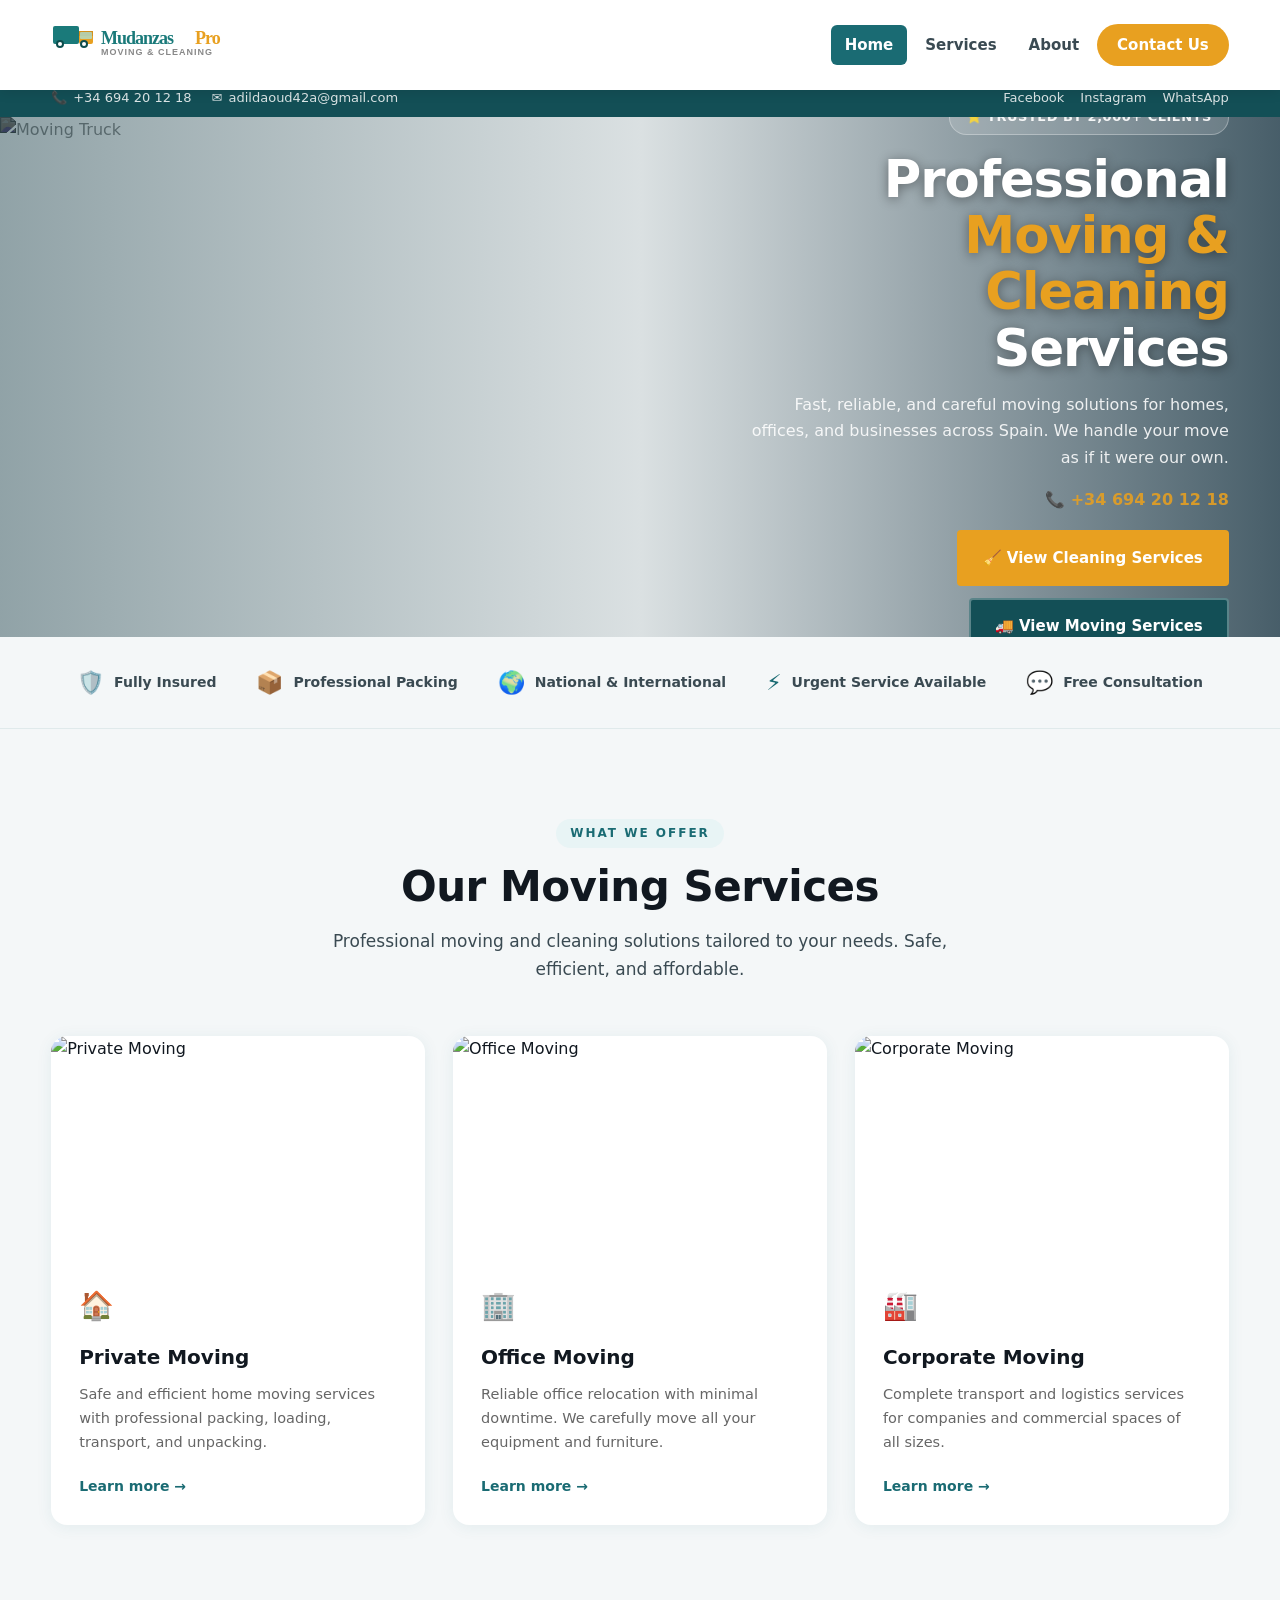
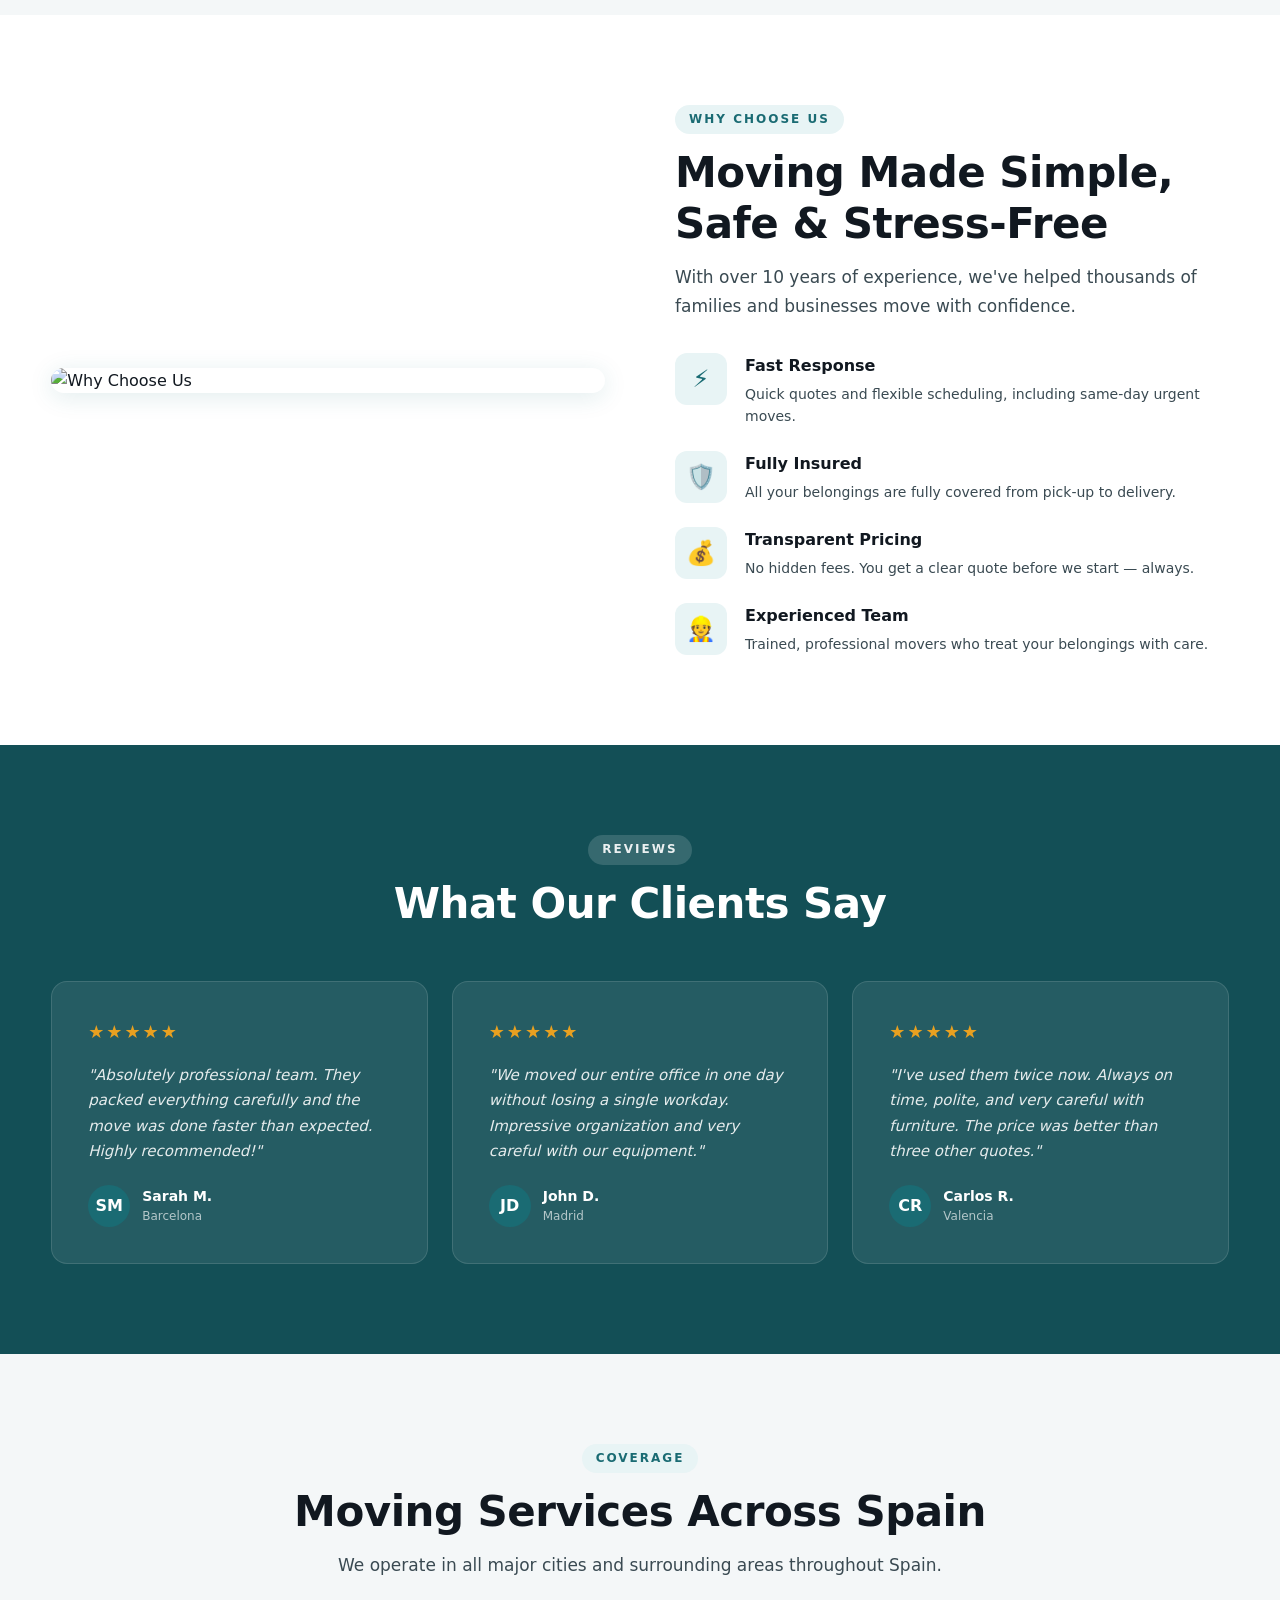
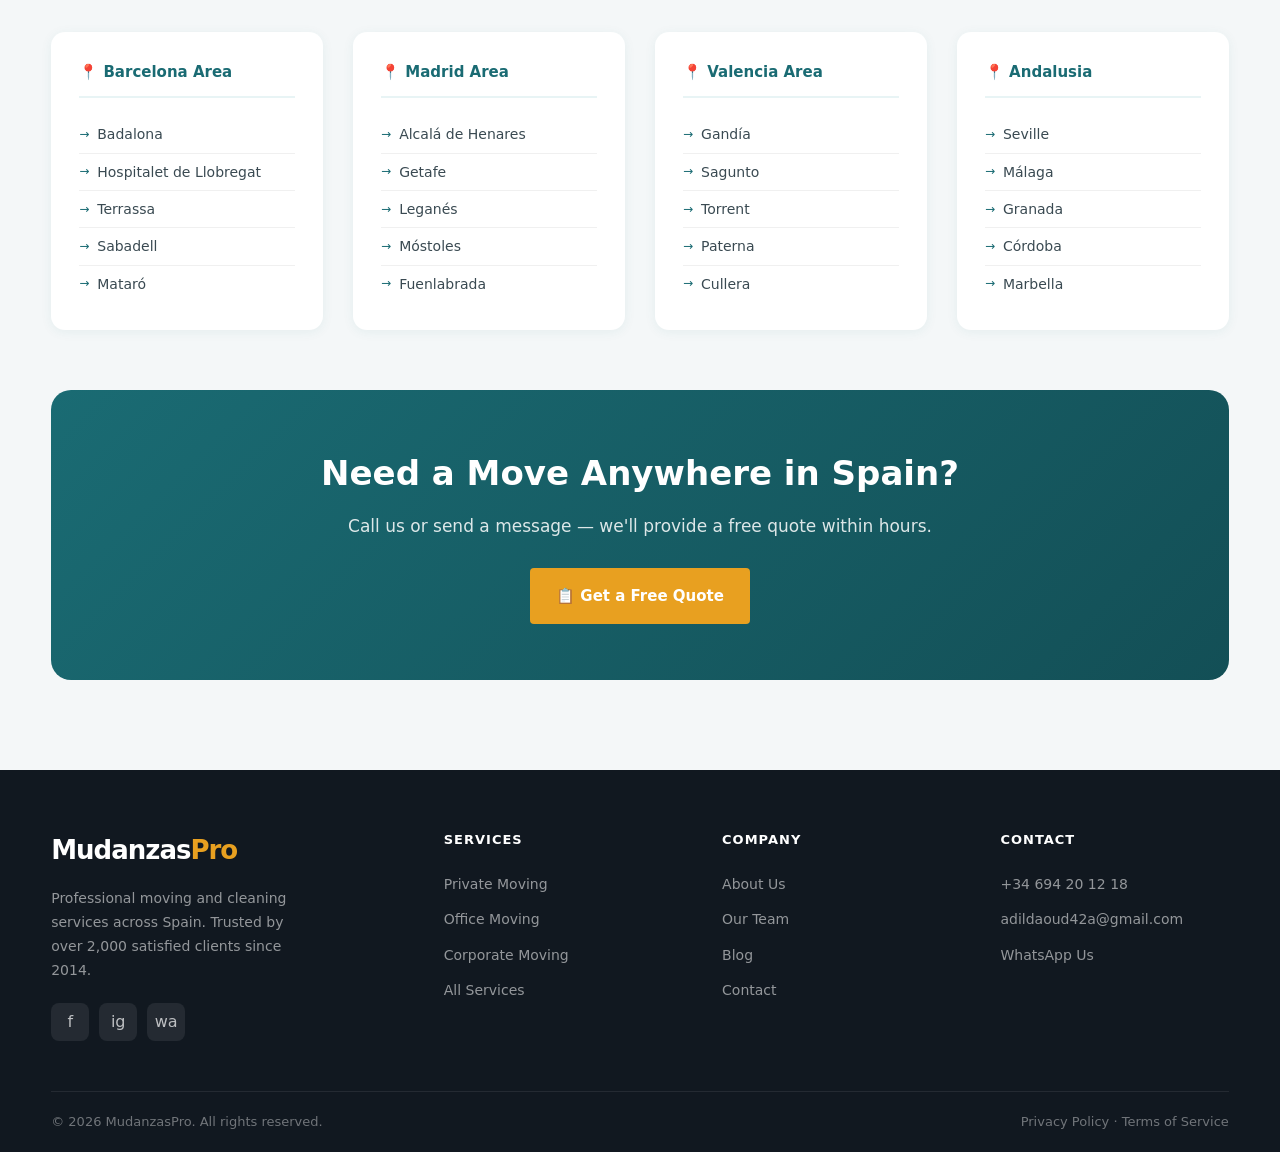
==== index.html @ e360da2f "Add files via upload" ====
<!DOCTYPE html>
<html lang="en">
<head>
  <meta charset="UTF-8" />
  <meta name="viewport" content="width=device-width, initial-scale=1.0"/>
  <title>MudanzasPro – Professional Moving & Cleaning Services</title>
  <link rel="stylesheet" href="style.css" />
</head>
<body>

<!-- TOP BAR -->
<div class="topbar">
  <div class="container">
    <div class="topbar-left">
      <span>📞 <a href="tel:+34694201218">+34 694 20 12 18</a></span>
      <span>✉️ <a href="mailto:adildaoud42a@gmail.com">adildaoud42a@gmail.com</a></span>
    </div>
    <div class="topbar-right">
      <a href="#">Facebook</a>
      <a href="#">Instagram</a>
      <a href="#">WhatsApp</a>
    </div>
  </div>
</div>

<!-- HEADER -->
<header>
  <div class="container nav">
    <a href="index.html" class="logo">
      <svg width="180" height="44" viewBox="0 0 180 44" fill="none" xmlns="http://www.w3.org/2000/svg">
        <!-- Truck icon -->
        <rect x="2" y="10" width="26" height="18" rx="2" fill="#1a7a7a"/>
        <rect x="28" y="15" width="14" height="13" rx="2" fill="#e8a020"/>
        <polygon points="28,15 42,15 42,20 28,20" fill="#d4901a"/>
        <!-- Wheels -->
        <circle cx="9" cy="28" r="4" fill="#0d4d4d"/>
        <circle cx="9" cy="28" r="2" fill="#fff"/>
        <circle cx="33" cy="28" r="4" fill="#0d4d4d"/>
        <circle cx="33" cy="28" r="2" fill="#fff"/>
        <!-- Windshield -->
        <rect x="29" y="16" width="12" height="7" rx="1" fill="#a8e6e6" opacity="0.7"/>
        <!-- Text -->
        <text x="50" y="28" font-family="Georgia, serif" font-size="18" font-weight="700" fill="#1a7a7a">Mudanzas</text>
        <text x="144" y="28" font-family="Georgia, serif" font-size="18" font-weight="700" fill="#e8a020">Pro</text>
        <!-- Tagline -->
        <text x="50" y="39" font-family="Arial, sans-serif" font-size="9" fill="#888" letter-spacing="1">MOVING &amp; CLEANING</text>
      </svg>
    </a>
    <nav id="main-nav">
      <a href="index.html" class="active">Home</a>
      <a href="services.html">Services</a>
      <a href="#">About</a>
      <a href="contact.html" class="nav-cta">Contact Us</a>
    </nav>
    <button class="hamburger" id="hamburger" aria-label="Menu">
      <span></span><span></span><span></span>
    </button>
  </div>
</header>

<!-- HERO -->
<section class="hero">
  <!-- Truck background image via Unsplash (free) -->
  <div class="hero-truck-bg">
    <img src="https://images.unsplash.com/photo-1601584115197-04ecc0da31d7?w=1600&q=80&auto=format&fit=crop" alt="Moving Truck" class="hero-truck-img">
    <div class="hero-truck-overlay"></div>
  </div>

  <div class="container hero-content">
    <!-- Left: truck side (empty, truck fills it) -->
    <div class="hero-left"></div>

    <!-- Right: text panel -->
    <div class="hero-text">
      <div class="hero-badge">⭐ Trusted by 2,000+ Clients</div>
      <h1>Professional<br><em>Moving & Cleaning</em><br>Services</h1>
      <p>Fast, reliable, and careful moving solutions for homes, offices, and businesses across Spain. We handle your move as if it were our own.</p>
      <p class="hero-phone">📞 <a href="tel:+34694201218">+34 694 20 12 18</a></p>
      <div class="hero-btns">
        <a href="services.html#cleaning" class="btn btn-primary">🧹 View Cleaning Services</a>
        <a href="services.html" class="btn btn-dark">🚚 View Moving Services</a>
      </div>
    </div>
  </div>
</section>

<!-- TRUST BAR -->
<div class="trust-bar">
  <div class="container">
    <div class="trust-item"><span class="ti-icon">🛡️</span> Fully Insured</div>
    <div class="trust-item"><span class="ti-icon">📦</span> Professional Packing</div>
    <div class="trust-item"><span class="ti-icon">🌍</span> National & International</div>
    <div class="trust-item"><span class="ti-icon">⚡</span> Urgent Service Available</div>
    <div class="trust-item"><span class="ti-icon">💬</span> Free Consultation</div>
  </div>
</div>

<!-- SERVICES -->
<section class="services-section">
  <div class="container">
    <div class="section-header centered">
      <div class="section-label">What We Offer</div>
      <h2 class="section-title">Our Moving Services</h2>
      <p class="section-sub">Professional moving and cleaning solutions tailored to your needs. Safe, efficient, and affordable.</p>
    </div>
    <div class="service-grid">

      <!-- Card 1 -->
      <div class="service-card">
        <div class="card-img-wrap">
          <img src="images/move.jpg" alt="Private Moving">
        </div>
        <div class="card-body">
          <div class="card-icon">🏠</div>
          <h3>Private Moving</h3>
          <p>Safe and efficient home moving services with professional packing, loading, transport, and unpacking.</p>
          <a href="private-moving.html" class="card-link">Learn more →</a>
        </div>
      </div>

      <!-- Card 2 -->
      <div class="service-card">
        <div class="card-img-wrap">
          <img src="images/clean.jpg" alt="Office Moving">
        </div>
        <div class="card-body">
          <div class="card-icon">🏢</div>
          <h3>Office Moving</h3>
          <p>Reliable office relocation with minimal downtime. We carefully move all your equipment and furniture.</p>
          <a href="office-moving.html" class="card-link">Learn more →</a>
        </div>
      </div>

      <!-- Card 3 -->
      <div class="service-card">
        <div class="card-img-wrap">
          <img src="images/moving.jpg" alt="Corporate Moving">
        </div>
        <div class="card-body">
          <div class="card-icon">🏭</div>
          <h3>Corporate Moving</h3>
          <p>Complete transport and logistics services for companies and commercial spaces of all sizes.</p>
          <a href="moving-compan.html" class="card-link">Learn more →</a>
        </div>
      </div>

    </div>
  </div>
</section>

<!-- WHY CHOOSE US -->
<section class="why-us">
  <div class="container why-grid">
    <div class="why-image">
      <img src="images/moving.jpg" alt="Why Choose Us">
    </div>
    <div class="why-text">
      <div class="section-label">Why Choose Us</div>
      <h2 class="section-title">Moving Made Simple,<br>Safe & Stress-Free</h2>
      <p class="section-sub">With over 10 years of experience, we've helped thousands of families and businesses move with confidence.</p>
      <div class="why-features">
        <div class="why-feature">
          <div class="wf-icon">⚡</div>
          <div class="wf-text">
            <h4>Fast Response</h4>
            <p>Quick quotes and flexible scheduling, including same-day urgent moves.</p>
          </div>
        </div>
        <div class="why-feature">
          <div class="wf-icon">🛡️</div>
          <div class="wf-text">
            <h4>Fully Insured</h4>
            <p>All your belongings are fully covered from pick-up to delivery.</p>
          </div>
        </div>
        <div class="why-feature">
          <div class="wf-icon">💰</div>
          <div class="wf-text">
            <h4>Transparent Pricing</h4>
            <p>No hidden fees. You get a clear quote before we start — always.</p>
          </div>
        </div>
        <div class="why-feature">
          <div class="wf-icon">👷</div>
          <div class="wf-text">
            <h4>Experienced Team</h4>
            <p>Trained, professional movers who treat your belongings with care.</p>
          </div>
        </div>
      </div>
    </div>
  </div>
</section>

<!-- TESTIMONIALS -->
<section class="testimonials">
  <div class="container">
    <div class="section-header centered">
      <div class="section-label">Reviews</div>
      <h2 class="section-title">What Our Clients Say</h2>
    </div>
    <div class="testimonials-grid">
      <div class="testimonial-card">
        <div class="stars">★★★★★</div>
        <p>"Absolutely professional team. They packed everything carefully and the move was done faster than expected. Highly recommended!"</p>
        <div class="reviewer">
          <div class="reviewer-avatar">SM</div>
          <div>
            <div class="reviewer-name">Sarah M.</div>
            <div class="reviewer-location">Barcelona</div>
          </div>
        </div>
      </div>
      <div class="testimonial-card">
        <div class="stars">★★★★★</div>
        <p>"We moved our entire office in one day without losing a single workday. Impressive organization and very careful with our equipment."</p>
        <div class="reviewer">
          <div class="reviewer-avatar">JD</div>
          <div>
            <div class="reviewer-name">John D.</div>
            <div class="reviewer-location">Madrid</div>
          </div>
        </div>
      </div>
      <div class="testimonial-card">
        <div class="stars">★★★★★</div>
        <p>"I've used them twice now. Always on time, polite, and very careful with furniture. The price was better than three other quotes."</p>
        <div class="reviewer">
          <div class="reviewer-avatar">CR</div>
          <div>
            <div class="reviewer-name">Carlos R.</div>
            <div class="reviewer-location">Valencia</div>
          </div>
        </div>
      </div>
    </div>
  </div>
</section>

<!-- SERVICE AREAS -->
<section class="areas-section">
  <div class="container">
    <div class="section-header centered">
      <div class="section-label">Coverage</div>
      <h2 class="section-title">Moving Services Across Spain</h2>
      <p class="section-sub">We operate in all major cities and surrounding areas throughout Spain.</p>
    </div>
    <div class="areas-grid">
      <div class="area-column">
        <h3>📍 Barcelona Area</h3>
        <ul>
          <li>Badalona</li>
          <li>Hospitalet de Llobregat</li>
          <li>Terrassa</li>
          <li>Sabadell</li>
          <li>Mataró</li>
        </ul>
      </div>
      <div class="area-column">
        <h3>📍 Madrid Area</h3>
        <ul>
          <li>Alcalá de Henares</li>
          <li>Getafe</li>
          <li>Leganés</li>
          <li>Móstoles</li>
          <li>Fuenlabrada</li>
        </ul>
      </div>
      <div class="area-column">
        <h3>📍 Valencia Area</h3>
        <ul>
          <li>Gandía</li>
          <li>Sagunto</li>
          <li>Torrent</li>
          <li>Paterna</li>
          <li>Cullera</li>
        </ul>
      </div>
      <div class="area-column">
        <h3>📍 Andalusia</h3>
        <ul>
          <li>Seville</li>
          <li>Málaga</li>
          <li>Granada</li>
          <li>Córdoba</li>
          <li>Marbella</li>
        </ul>
      </div>
    </div>
    <div class="areas-cta">
      <h2>Need a Move Anywhere in Spain?</h2>
      <p>Call us or send a message — we'll provide a free quote within hours.</p>
      <a href="contact.html" class="btn btn-primary">📋 Get a Free Quote</a>
    </div>
  </div>
</section>

<!-- FOOTER -->
<footer>
  <div class="container">
    <div class="footer-grid">
      <div class="footer-brand">
        <a href="index.html" class="logo">Mudanzas<span style="color:var(--gold)">Pro</span></a>
        <p>Professional moving and cleaning services across Spain. Trusted by over 2,000 satisfied clients since 2014.</p>
        <div class="footer-socials">
          <a href="#" class="social-link" title="Facebook">f</a>
          <a href="#" class="social-link" title="Instagram">ig</a>
          <a href="#" class="social-link" title="WhatsApp">wa</a>
        </div>
      </div>
      <div class="footer-col">
        <h4>Services</h4>
        <ul>
          <li><a href="private-moving.html">Private Moving</a></li>
          <li><a href="office-moving.html">Office Moving</a></li>
          <li><a href="moving-compan.html">Corporate Moving</a></li>
          <li><a href="services.html">All Services</a></li>
        </ul>
      </div>
      <div class="footer-col">
        <h4>Company</h4>
        <ul>
          <li><a href="#">About Us</a></li>
          <li><a href="#">Our Team</a></li>
          <li><a href="#">Blog</a></li>
          <li><a href="contact.html">Contact</a></li>
        </ul>
      </div>
      <div class="footer-col">
        <h4>Contact</h4>
        <ul>
          <li><a href="tel:+34694201218">+34 694 20 12 18</a></li>
          <li><a href="mailto:adildaoud42a@gmail.com">adildaoud42a@gmail.com</a></li>
          <li><a href="https://wa.me/34694201218">WhatsApp Us</a></li>
        </ul>
      </div>
    </div>
    <div class="footer-bottom">
      <span>© 2026 MudanzasPro. All rights reserved.</span>
      <span><a href="#">Privacy Policy</a> · <a href="#">Terms of Service</a></span>
    </div>
  </div>
</footer>

<script>
const hamburger = document.getElementById('hamburger');
const nav = document.getElementById('main-nav');
hamburger.addEventListener('click', () => nav.classList.toggle('open'));
</script>
</body>
</html>
---- style.css ----
/* =========================================
   RESET & BASE
========================================= */
*, *::before, *::after {
  margin: 0; padding: 0;
  box-sizing: border-box;
}

:root {
  --teal:      #1a6b73;
  --teal-dark: #134f56;
  --teal-light:#e8f4f5;
  --gold:      #e8a020;
  --dark:      #111820;
  --mid:       #3a4a52;
  --light:     #f4f7f8;
  --white:     #ffffff;
  --radius:    12px;
  --shadow:    0 4px 24px rgba(26,107,115,.13);
  --trans:     .3s cubic-bezier(.4,0,.2,1);
}

html { scroll-behavior: smooth; }

body {
  font-family: 'Segoe UI', system-ui, sans-serif;
  color: var(--dark);
  line-height: 1.6;
  background: var(--white);
  padding-top: 80px;
}

.container {
  width: 92%;
  max-width: 1200px;
  margin: auto;
}

img { display: block; max-width: 100%; }

/* =========================================
   TOP BAR
========================================= */
.topbar {
  background: var(--teal-dark);
  color: rgba(255,255,255,.85);
  font-size: 13px;
  padding: 8px 0;
}

.topbar .container {
  display: flex;
  justify-content: space-between;
  align-items: center;
  gap: 12px;
  flex-wrap: wrap;
}

.topbar a {
  color: rgba(255,255,255,.85);
  text-decoration: none;
  transition: color var(--trans);
}
.topbar a:hover { color: var(--gold); }

.topbar-left { display: flex; gap: 20px; align-items: center; }
.topbar-right { display: flex; gap: 16px; }

.topbar-left span { display: flex; align-items: center; gap: 6px; }

/* =========================================
   HEADER / NAV
========================================= */
header {
  position: fixed;
  top: 0; left: 0;
  width: 100%;
  z-index: 1000;
  background: var(--white);
  box-shadow: 0 2px 12px rgba(0,0,0,.10);
}

.nav {
  display: flex;
  justify-content: space-between;
  align-items: center;
  padding: 16px 0;
}

.logo {
  font-size: 28px;
  font-weight: 800;
  color: var(--teal);
  letter-spacing: -1px;
  text-decoration: none;
}
.logo span { color: var(--gold); }

nav { display: flex; align-items: center; gap: 4px; }

nav a {
  text-decoration: none;
  color: var(--mid);
  font-weight: 600;
  font-size: 15px;
  padding: 8px 14px;
  border-radius: 6px;
  transition: var(--trans);
  position: relative;
}
nav a:hover { color: var(--teal); background: var(--teal-light); }
nav a.active { color: var(--white); background: var(--teal); }

.nav-cta {
  background: var(--gold) !important;
  color: var(--white) !important;
  border-radius: 30px !important;
  padding: 9px 20px !important;
  font-weight: 700 !important;
}
.nav-cta:hover { background: #c98a16 !important; transform: translateY(-2px); }

/* Hamburger */
.hamburger {
  display: none;
  flex-direction: column;
  gap: 5px;
  cursor: pointer;
  padding: 4px;
  background: none;
  border: none;
}
.hamburger span {
  display: block;
  width: 24px; height: 2px;
  background: var(--teal);
  border-radius: 2px;
  transition: var(--trans);
}

/* =========================================
   HERO
========================================= */
.hero {
  position: relative;
  height: 520px;
  overflow: hidden;
  color: var(--white);
}

/* Truck background */
.hero-truck-bg {
  position: absolute;
  inset: 0;
  z-index: 0;
}
.hero-truck-img {
  width: 100%;
  height: 100%;
  object-fit: cover;
  object-position: center;
  filter: brightness(0.55) saturate(0.7) hue-rotate(160deg);
  /* Blue tint like servicialia.cat */
  mix-blend-mode: normal;
}
.hero-truck-overlay {
  position: absolute;
  inset: 0;
  background: linear-gradient(
    to right,
    rgba(10,50,60,0.45) 0%,
    rgba(10,50,60,0.15) 50%,
    rgba(10,40,55,0.75) 100%
  );
}

.hero-content {
  display: flex;
  align-items: center;
  height: 100%;
  gap: 0;
  position: relative;
  z-index: 1;
}

.hero-left { flex: 1; }

.hero-text {
  flex: 0 0 480px;
  text-align: right;
  padding: 40px 0;
}

.hero-badge {
  display: inline-block;
  background: rgba(255,255,255,.15);
  border: 1px solid rgba(255,255,255,.3);
  color: rgba(255,255,255,.9);
  padding: 6px 16px;
  border-radius: 30px;
  font-size: 13px;
  font-weight: 600;
  letter-spacing: .5px;
  margin-bottom: 16px;
  text-transform: uppercase;
}

.hero-text h1 {
  font-size: clamp(32px, 4vw, 54px);
  font-weight: 800;
  line-height: 1.1;
  margin-bottom: 16px;
  letter-spacing: -1px;
  text-shadow: 0 2px 12px rgba(0,0,0,.4);
}
.hero-text h1 em {
  font-style: normal;
  color: var(--gold);
}

.hero-phone {
  font-size: 20px;
  font-weight: 700;
  margin-bottom: 24px;
  color: var(--gold);
}
.hero-phone a { color: inherit; text-decoration: none; }

.hero-text p {
  font-size: 16px;
  opacity: .88;
  margin-bottom: 16px;
  line-height: 1.65;
}

.hero-btns {
  display: flex;
  gap: 12px;
  flex-wrap: wrap;
  justify-content: flex-end;
}

.btn {
  display: inline-flex;
  align-items: center;
  gap: 8px;
  padding: 14px 24px;
  border-radius: 4px;
  font-weight: 700;
  font-size: 15px;
  text-decoration: none;
  transition: var(--trans);
  cursor: pointer;
  border: 2px solid transparent;
}
.btn-primary {
  background: var(--gold);
  color: var(--white);
}
.btn-primary:hover {
  background: #c98a16;
  transform: translateY(-3px);
  box-shadow: 0 8px 24px rgba(232,160,32,.4);
}
.btn-dark {
  background: var(--teal-dark);
  color: var(--white);
  border-color: rgba(255,255,255,.3);
}
.btn-dark:hover {
  background: #0d4d4d;
  transform: translateY(-3px);
}
.btn-outline {
  background: transparent;
  border-color: rgba(255,255,255,.5);
  color: var(--white);
}
.btn-outline:hover {
  background: rgba(255,255,255,.1);
  border-color: var(--white);
  transform: translateY(-3px);
}

}
.badge-text strong {
  display: block;
  font-size: 18px;
  color: var(--teal);
  font-weight: 800;
}
.badge-text span { font-size: 12px; color: var(--mid); }

/* =========================================
   TRUST BAR
========================================= */
.trust-bar {
  background: var(--light);
  padding: 28px 0;
  border-bottom: 1px solid #e0eaeb;
}
.trust-bar .container {
  display: flex;
  justify-content: center;
  gap: 40px;
  flex-wrap: wrap;
}
.trust-item {
  display: flex;
  align-items: center;
  gap: 10px;
  font-weight: 600;
  color: var(--mid);
  font-size: 14px;
}
.trust-item .ti-icon {
  font-size: 22px;
  color: var(--teal);
}

/* =========================================
   SECTIONS
========================================= */
section { padding: 90px 0; }

.section-label {
  display: inline-block;
  text-transform: uppercase;
  font-size: 12px;
  font-weight: 700;
  letter-spacing: 2px;
  color: var(--teal);
  background: var(--teal-light);
  padding: 5px 14px;
  border-radius: 20px;
  margin-bottom: 14px;
}
.section-title {
  font-size: clamp(28px, 4vw, 42px);
  font-weight: 800;
  color: var(--dark);
  margin-bottom: 14px;
  line-height: 1.2;
  letter-spacing: -.5px;
}
.section-sub {
  color: var(--mid);
  font-size: 17px;
  line-height: 1.7;
  max-width: 640px;
}
.section-header { margin-bottom: 52px; }
.section-header.centered {
  text-align: center;
}
.section-header.centered .section-sub { margin: 0 auto; }

/* =========================================
   SERVICES GRID
========================================= */
.services-section { background: var(--light); }

.service-grid {
  display: grid;
  grid-template-columns: repeat(3, 1fr);
  gap: 28px;
}

.service-card {
  background: var(--white);
  border-radius: 16px;
  overflow: hidden;
  box-shadow: 0 2px 16px rgba(26,107,115,.08);
  transition: var(--trans);
  display: flex;
  flex-direction: column;
}
.service-card:hover {
  transform: translateY(-8px);
  box-shadow: 0 16px 40px rgba(26,107,115,.18);
}
.service-card img {
  width: 100%;
  height: 220px;
  object-fit: cover;
  transition: var(--trans);
}
.service-card:hover img { transform: scale(1.05); }
.card-img-wrap { overflow: hidden; }

.service-card .card-body {
  padding: 28px;
  display: flex;
  flex-direction: column;
  flex: 1;
}
.card-icon {
  font-size: 28px;
  margin-bottom: 12px;
}
.service-card h3 {
  font-size: 20px;
  font-weight: 700;
  color: var(--dark);
  margin-bottom: 10px;
}
.service-card p {
  color: #666;
  font-size: 14.5px;
  line-height: 1.65;
  margin-bottom: 20px;
  flex-grow: 1;
}
.card-link {
  display: inline-flex;
  align-items: center;
  gap: 6px;
  color: var(--teal);
  font-weight: 700;
  font-size: 14px;
  text-decoration: none;
  transition: var(--trans);
}
.card-link:hover { gap: 10px; color: var(--teal-dark); }

/* =========================================
   WHY US
========================================= */
.why-us {
  background: var(--white);
}
.why-grid {
  display: grid;
  grid-template-columns: 1fr 1fr;
  gap: 70px;
  align-items: center;
}
.why-image img {
  border-radius: 20px;
  width: 100%;
  box-shadow: var(--shadow);
}
.why-features {
  display: flex;
  flex-direction: column;
  gap: 24px;
  margin-top: 32px;
}
.why-feature {
  display: flex;
  gap: 18px;
  align-items: flex-start;
}
.wf-icon {
  width: 52px; height: 52px;
  min-width: 52px;
  background: var(--teal-light);
  border-radius: 12px;
  display: flex;
  align-items: center;
  justify-content: center;
  font-size: 24px;
  color: var(--teal);
}
.wf-text h4 {
  font-size: 16px;
  font-weight: 700;
  margin-bottom: 4px;
  color: var(--dark);
}
.wf-text p {
  font-size: 14px;
  color: var(--mid);
  line-height: 1.6;
}

/* =========================================
   TESTIMONIALS
========================================= */
.testimonials { background: var(--teal-dark); color: var(--white); }
.testimonials .section-title { color: var(--white); }
.testimonials .section-label {
  background: rgba(255,255,255,.15);
  color: rgba(255,255,255,.9);
}

.testimonials-grid {
  display: grid;
  grid-template-columns: repeat(3, 1fr);
  gap: 24px;
}
.testimonial-card {
  background: rgba(255,255,255,.08);
  border: 1px solid rgba(255,255,255,.12);
  border-radius: 16px;
  padding: 36px;
  transition: var(--trans);
}
.testimonial-card:hover {
  background: rgba(255,255,255,.13);
  transform: translateY(-5px);
}
.stars { color: var(--gold); font-size: 18px; letter-spacing: 2px; margin-bottom: 16px; }
.testimonial-card p {
  font-size: 15px;
  line-height: 1.7;
  opacity: .88;
  margin-bottom: 20px;
  font-style: italic;
}
.reviewer { display: flex; align-items: center; gap: 12px; }
.reviewer-avatar {
  width: 42px; height: 42px;
  border-radius: 50%;
  background: var(--teal);
  display: flex;
  align-items: center;
  justify-content: center;
  font-weight: 700;
  font-size: 16px;
  color: var(--white);
}
.reviewer-name { font-weight: 700; font-size: 14px; }
.reviewer-location { font-size: 12px; opacity: .65; }

/* =========================================
   SERVICE AREAS
========================================= */
.areas-section { background: var(--light); }

.areas-grid {
  display: grid;
  grid-template-columns: repeat(4, 1fr);
  gap: 30px;
  margin-bottom: 60px;
}
.area-column {
  background: var(--white);
  border-radius: 14px;
  padding: 28px;
  box-shadow: 0 2px 12px rgba(26,107,115,.07);
}
.area-column h3 {
  font-size: 15px;
  font-weight: 700;
  color: var(--teal);
  margin-bottom: 18px;
  padding-bottom: 12px;
  border-bottom: 2px solid var(--teal-light);
}
.area-column ul { list-style: none; }
.area-column ul li {
  padding: 7px 0;
  font-size: 14px;
  color: var(--mid);
  display: flex;
  align-items: center;
  gap: 8px;
  transition: var(--trans);
  cursor: pointer;
  border-bottom: 1px solid #f0f0f0;
}
.area-column ul li:last-child { border-bottom: none; }
.area-column ul li::before { content: '→'; color: var(--teal); font-size: 12px; }
.area-column ul li:hover { color: var(--teal); padding-left: 5px; }

.areas-cta {
  background: linear-gradient(135deg, var(--teal), var(--teal-dark));
  border-radius: 20px;
  padding: 56px;
  text-align: center;
  color: var(--white);
}
.areas-cta h2 { font-size: 34px; font-weight: 800; margin-bottom: 12px; }
.areas-cta p { opacity: .85; margin-bottom: 28px; font-size: 17px; }

/* =========================================
   CONTACT PAGE
========================================= */
.contact-section { background: var(--light); padding: 100px 0; }

.contact-grid {
  display: grid;
  grid-template-columns: 1fr 1.3fr;
  gap: 50px;
  background: var(--white);
  border-radius: 24px;
  overflow: hidden;
  box-shadow: 0 8px 40px rgba(26,107,115,.12);
}

.contact-left {
  background: linear-gradient(160deg, var(--teal-dark), var(--teal));
  color: var(--white);
  padding: 56px 44px;
}
.contact-left h2 { font-size: 36px; font-weight: 800; margin-bottom: 14px; }
.contact-left p { opacity: .85; margin-bottom: 40px; font-size: 16px; line-height: 1.7; }

.contact-info-items { display: flex; flex-direction: column; gap: 24px; }
.ci-item { display: flex; gap: 14px; align-items: flex-start; }
.ci-icon {
  width: 44px; height: 44px;
  background: rgba(255,255,255,.15);
  border-radius: 10px;
  display: flex; align-items: center; justify-content: center;
  font-size: 20px; min-width: 44px;
}
.ci-text strong { display: block; font-size: 13px; opacity: .7; text-transform: uppercase; letter-spacing: .5px; margin-bottom: 2px; }
.ci-text span { font-size: 15px; font-weight: 600; }

.whatsapp-btn {
  display: inline-flex;
  align-items: center;
  gap: 10px;
  background: #25d366;
  color: var(--white);
  padding: 13px 26px;
  border-radius: 40px;
  text-decoration: none;
  font-weight: 700;
  margin-top: 32px;
  transition: var(--trans);
  font-size: 15px;
}
.whatsapp-btn:hover { background: #1da851; transform: translateY(-3px); box-shadow: 0 8px 20px rgba(37,211,102,.35); }

.contact-right { padding: 56px 44px; }
.contact-right h3 { font-size: 26px; font-weight: 700; color: var(--dark); margin-bottom: 8px; }
.contact-right p { color: var(--mid); margin-bottom: 32px; }

.form-group { margin-bottom: 20px; }
.form-group label { display: block; font-size: 13px; font-weight: 600; color: var(--mid); margin-bottom: 7px; text-transform: uppercase; letter-spacing: .3px; }
.form-group input,
.form-group textarea,
.form-group select {
  width: 100%;
  padding: 14px 18px;
  border: 2px solid #e8eef0;
  border-radius: 10px;
  font-size: 15px;
  color: var(--dark);
  outline: none;
  transition: border-color var(--trans);
  font-family: inherit;
  background: var(--white);
}
.form-group input:focus,
.form-group textarea:focus,
.form-group select:focus { border-color: var(--teal); }
.form-group textarea { height: 140px; resize: none; }

.form-row { display: grid; grid-template-columns: 1fr 1fr; gap: 16px; }

.submit-btn {
  width: 100%;
  background: var(--teal);
  color: var(--white);
  border: none;
  padding: 16px;
  border-radius: 50px;
  font-size: 16px;
  font-weight: 700;
  cursor: pointer;
  transition: var(--trans);
  margin-top: 8px;
  font-family: inherit;
}
.submit-btn:hover { background: var(--teal-dark); transform: translateY(-2px); box-shadow: 0 8px 20px rgba(26,107,115,.3); }

/* =========================================
   SERVICES PAGE HERO
========================================= */
.page-hero {
  background: linear-gradient(135deg, var(--teal-dark), var(--teal));
  color: var(--white);
  text-align: center;
  padding: 100px 20px 80px;
}
.page-hero h1 { font-size: clamp(36px, 5vw, 56px); font-weight: 800; margin-bottom: 16px; letter-spacing: -1px; }
.page-hero p { font-size: 18px; opacity: .85; max-width: 600px; margin: 0 auto; }

/* =========================================
   SERVICE DETAIL PAGE
========================================= */
.service-detail { padding: 90px 0; }
.detail-grid { display: grid; grid-template-columns: 1fr 1fr; gap: 70px; align-items: center; }
.detail-text h2 { font-size: 38px; font-weight: 800; color: var(--teal); margin-bottom: 20px; }
.detail-text p { color: var(--mid); line-height: 1.8; margin-bottom: 16px; }
.detail-text ul { margin: 20px 0; padding-left: 0; list-style: none; }
.detail-text ul li {
  padding: 8px 0;
  padding-left: 24px;
  position: relative;
  color: var(--mid);
}
.detail-text ul li::before { content: '✓'; position: absolute; left: 0; color: var(--teal); font-weight: 700; }
.detail-image img { width: 100%; border-radius: 20px; box-shadow: var(--shadow); }

/* =========================================
   FOOTER
========================================= */
footer {
  background: var(--dark);
  color: rgba(255,255,255,.75);
  padding: 60px 0 0;
}
.footer-grid {
  display: grid;
  grid-template-columns: 1.5fr 1fr 1fr 1fr;
  gap: 50px;
  padding-bottom: 50px;
}
.footer-brand .logo { color: var(--white); display: block; margin-bottom: 16px; font-size: 26px; }
.footer-brand p { font-size: 14px; line-height: 1.7; color: rgba(255,255,255,.55); max-width: 260px; }

.footer-socials { display: flex; gap: 10px; margin-top: 20px; }
.social-link {
  width: 38px; height: 38px;
  background: rgba(255,255,255,.08);
  border-radius: 8px;
  display: flex; align-items: center; justify-content: center;
  color: rgba(255,255,255,.7);
  text-decoration: none;
  font-size: 16px;
  transition: var(--trans);
}
.social-link:hover { background: var(--teal); color: var(--white); }

.footer-col h4 {
  font-size: 13px;
  font-weight: 700;
  text-transform: uppercase;
  letter-spacing: 1px;
  color: var(--white);
  margin-bottom: 20px;
}
.footer-col ul { list-style: none; }
.footer-col ul li { margin-bottom: 10px; }
.footer-col ul li a {
  color: rgba(255,255,255,.55);
  text-decoration: none;
  font-size: 14px;
  transition: var(--trans);
}
.footer-col ul li a:hover { color: var(--gold); }

.footer-bottom {
  border-top: 1px solid rgba(255,255,255,.08);
  padding: 20px 0;
  display: flex;
  justify-content: space-between;
  align-items: center;
  font-size: 13px;
  color: rgba(255,255,255,.4);
  flex-wrap: wrap;
  gap: 12px;
}
.footer-bottom a { color: rgba(255,255,255,.4); text-decoration: none; }
.footer-bottom a:hover { color: var(--gold); }

/* =========================================
   RESPONSIVE
========================================= */
@media (max-width: 1024px) {
  .service-grid { grid-template-columns: repeat(2, 1fr); }
  .areas-grid { grid-template-columns: repeat(2, 1fr); }
  .footer-grid { grid-template-columns: repeat(2, 1fr); }
  .why-grid { grid-template-columns: 1fr; gap: 40px; }
  .why-image { order: -1; }
}

@media (max-width: 768px) {
  body { padding-top: 70px; }
  .topbar { display: none; }
  nav { display: none; position: absolute; top: 100%; left: 0; width: 100%; background: var(--white); flex-direction: column; padding: 16px 20px; box-shadow: 0 8px 24px rgba(0,0,0,.12); border-top: 1px solid #eee; gap: 4px; }
  nav.open { display: flex; }
  nav a { padding: 10px 14px; }
  .hamburger { display: flex; }
  .hero { height: auto; min-height: 400px; }
  .hero-content { flex-direction: column; align-items: flex-end; padding: 60px 0 40px; }
  .hero-left { display: none; }
  .hero-text { flex: none; width: 100%; text-align: right; }
  .hero-btns { justify-content: flex-end; }
  .hero-phone { font-size: 17px; }
  .service-grid { grid-template-columns: 1fr; }
  .testimonials-grid { grid-template-columns: 1fr; }
  .areas-grid { grid-template-columns: 1fr; }
  .contact-grid { grid-template-columns: 1fr; }
  .contact-left { padding: 40px 30px; }
  .contact-right { padding: 40px 30px; }
  .form-row { grid-template-columns: 1fr; }
  .footer-grid { grid-template-columns: 1fr 1fr; gap: 30px; }
  .areas-cta { padding: 36px 24px; }
  .areas-cta h2 { font-size: 26px; }
  .detail-grid { grid-template-columns: 1fr; }
}

@media (max-width: 480px) {
  .footer-grid { grid-template-columns: 1fr; }
  .trust-bar .container { gap: 20px; }
  .hero-btns { flex-direction: row; flex-wrap: wrap; }
  
}
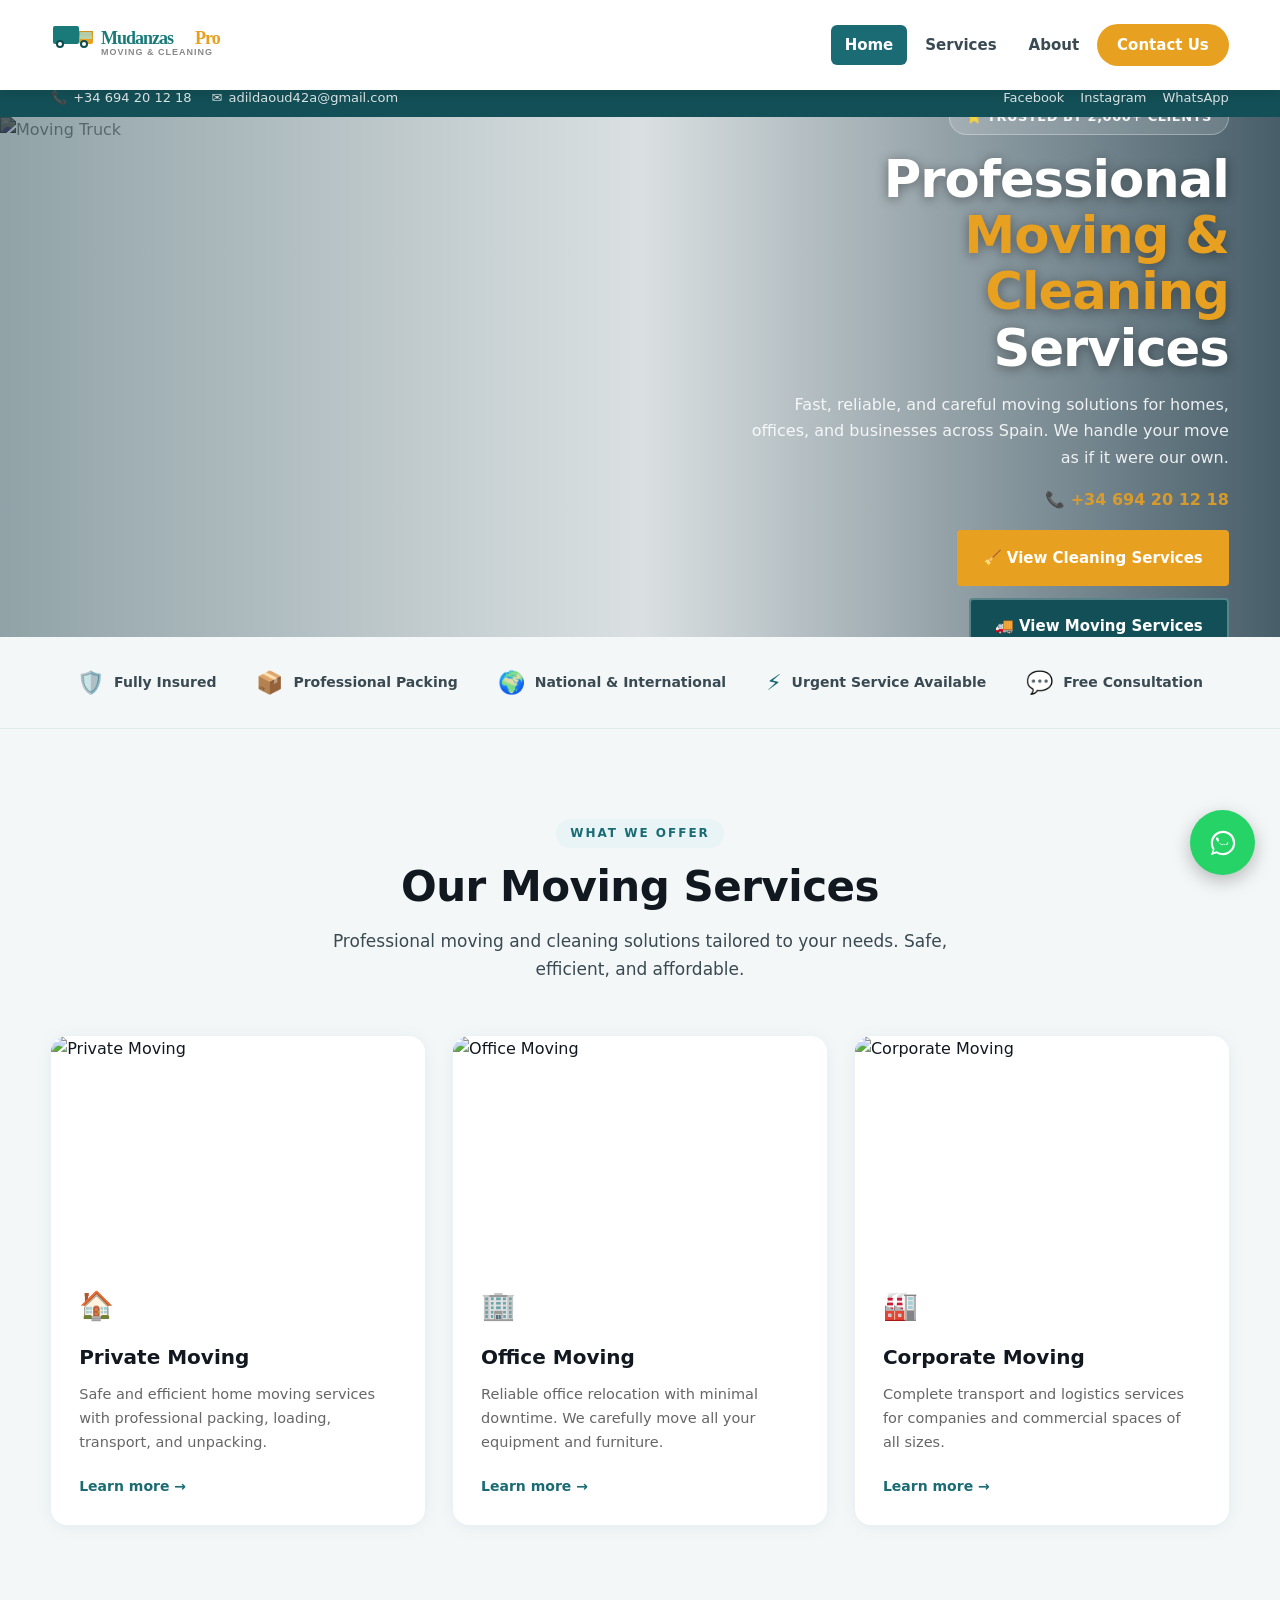
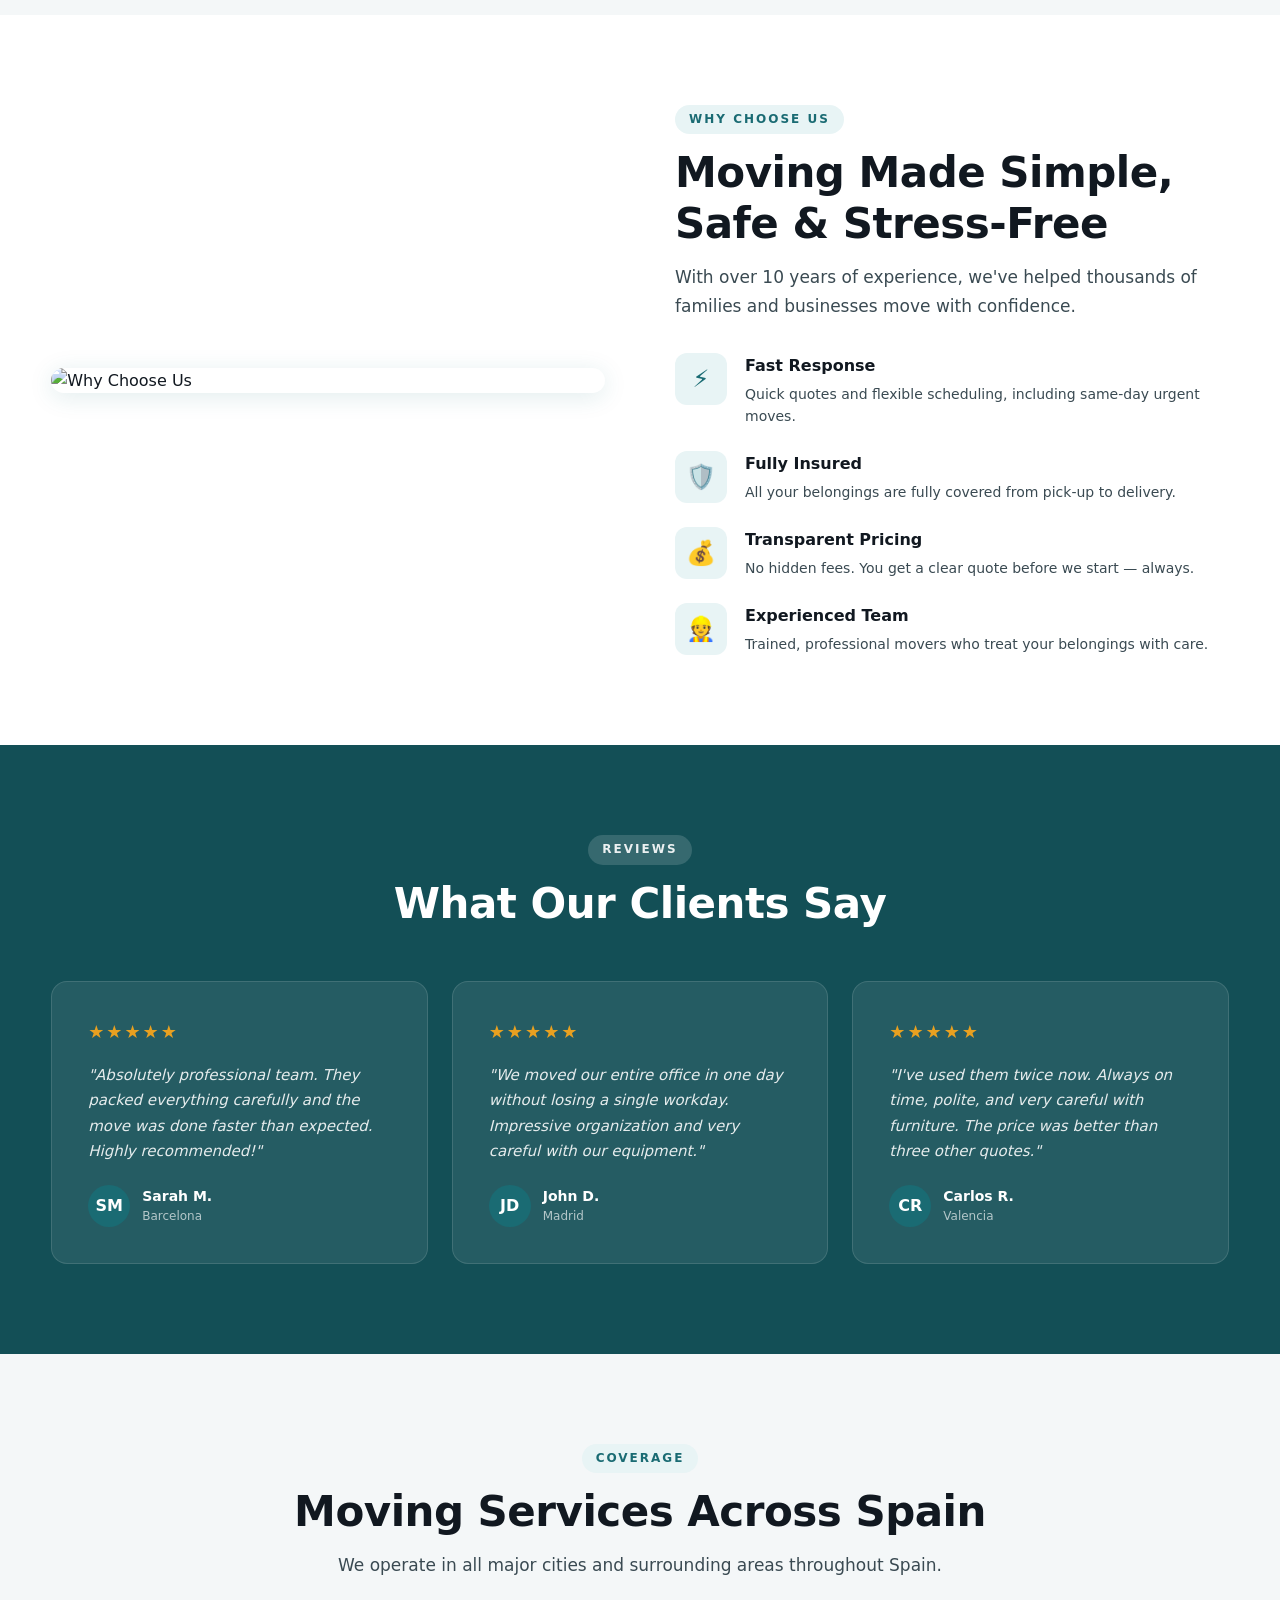
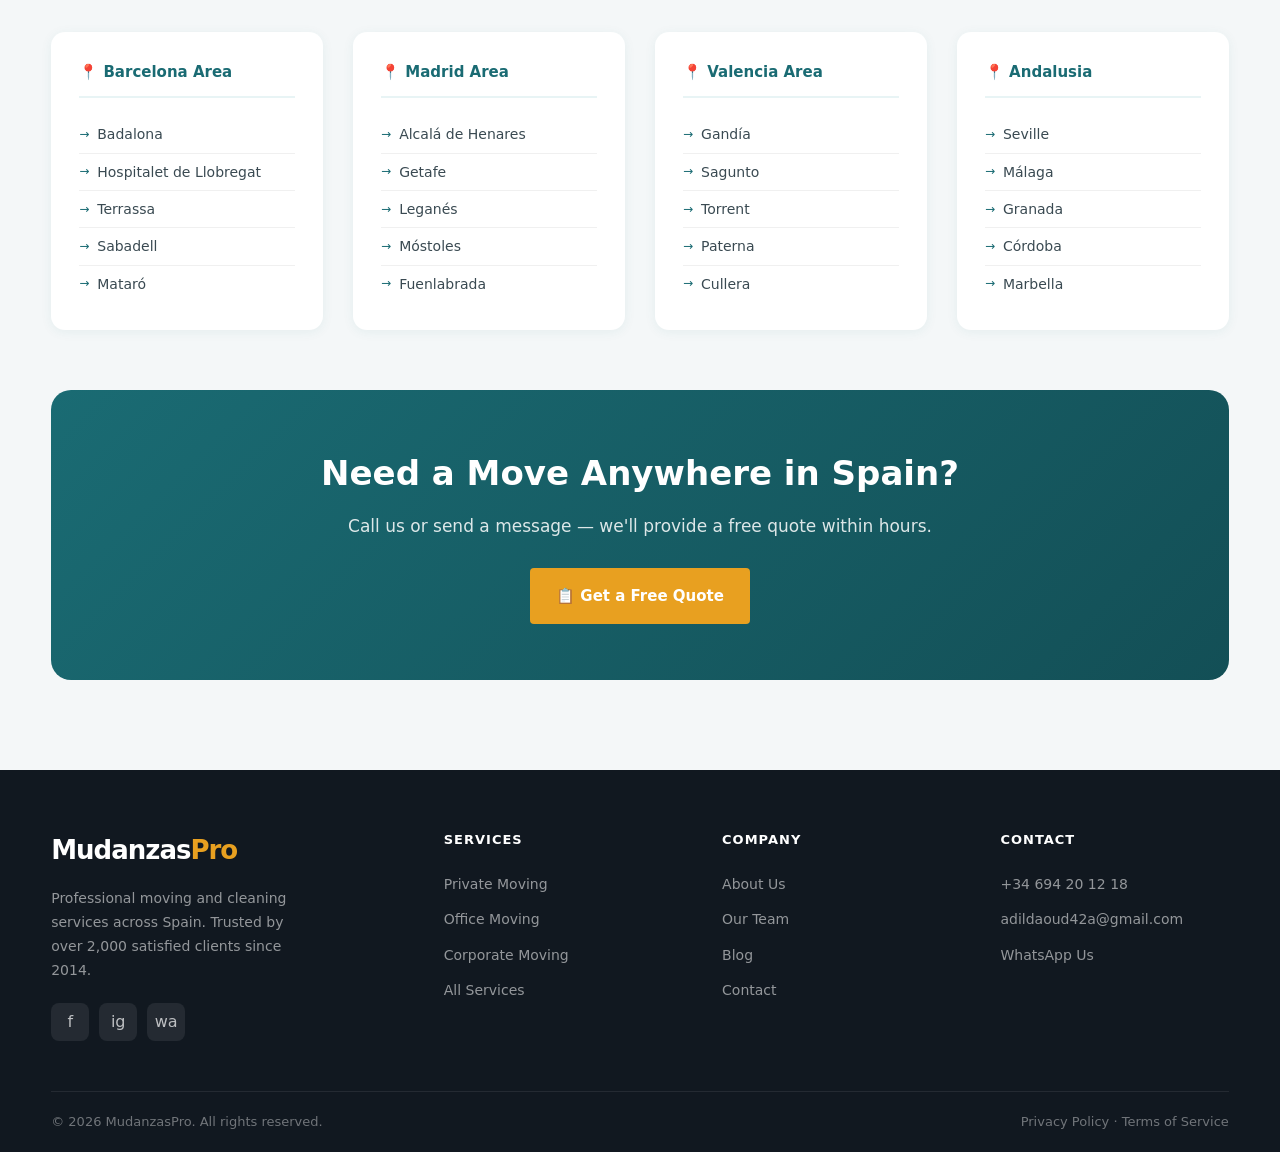
==== commit 42f39299: "Update index.html" ====
--- a/index.html
+++ b/index.html
@@ -341,11 +341,49 @@
     </div>
   </div>
 </footer>
-
+<!-- WhatsApp Floating Button -->
+<a href="https://wa.me/34694201218" 
+   class="whatsapp-float" 
+   target="_blank"
+   aria-label="Chat on WhatsApp">
+   
+   <svg xmlns="http://www.w3.org/2000/svg" 
+        viewBox="0 0 32 32" 
+        width="30" 
+        height="30" 
+        fill="white">
+      <path d="M19.11 17.93c-.29-.15-1.7-.84-1.96-.94-.26-.1-.45-.15-.64.15-.19.29-.74.94-.91 1.13-.17.19-.34.22-.63.07-.29-.15-1.24-.46-2.36-1.46-.87-.78-1.46-1.74-1.63-2.03-.17-.29-.02-.45.13-.6.13-.13.29-.34.43-.51.15-.17.19-.29.29-.48.1-.19.05-.36-.02-.51-.07-.15-.64-1.55-.88-2.12-.23-.56-.47-.48-.64-.49h-.55c-.19 0-.51.07-.78.36-.26.29-1 1-.1 2.43.9 1.43 2.57 3.15 6.2 4.42.86.3 1.53.48 2.06.61.87.22 1.66.19 2.29.12.7-.08 1.7-.69 1.94-1.35.24-.66.24-1.22.17-1.35-.07-.12-.26-.19-.55-.34zM16.01 3C8.83 3 3 8.82 3 16c0 2.54.74 5.02 2.13 7.15L3 29l5.99-2.09A12.94 12.94 0 0016.01 29C23.18 29 29 23.18 29 16S23.18 3 16.01 3zm0 23.67c-2.17 0-4.29-.58-6.15-1.68l-.44-.26-3.56 1.24 1.19-3.47-.29-.45A10.64 10.64 0 015.33 16c0-5.88 4.79-10.67 10.68-10.67 2.85 0 5.53 1.11 7.55 3.13A10.6 10.6 0 0126.68 16c0 5.89-4.79 10.67-10.67 10.67z"/>
+   </svg>
+</a>
+
+<style>
+.whatsapp-float {
+    position: fixed;
+    width: 65px;
+    height: 65px;
+    bottom: 25px;
+    right: 25px;
+    background: #25D366;
+    border-radius: 50%;
+    display: flex;
+    justify-content: center;
+    align-items: center;
+    box-shadow: 0 6px 18px rgba(0,0,0,0.25);
+    z-index: 9999;
+    transition: 0.3s ease;
+    text-decoration: none;
+}
+
+.whatsapp-float:hover {
+    transform: scale(1.1);
+    background: #20ba5a;
+}
+</style>
 <script>
 const hamburger = document.getElementById('hamburger');
 const nav = document.getElementById('main-nav');
 hamburger.addEventListener('click', () => nav.classList.toggle('open'));
 </script>
+  
 </body>
 </html>
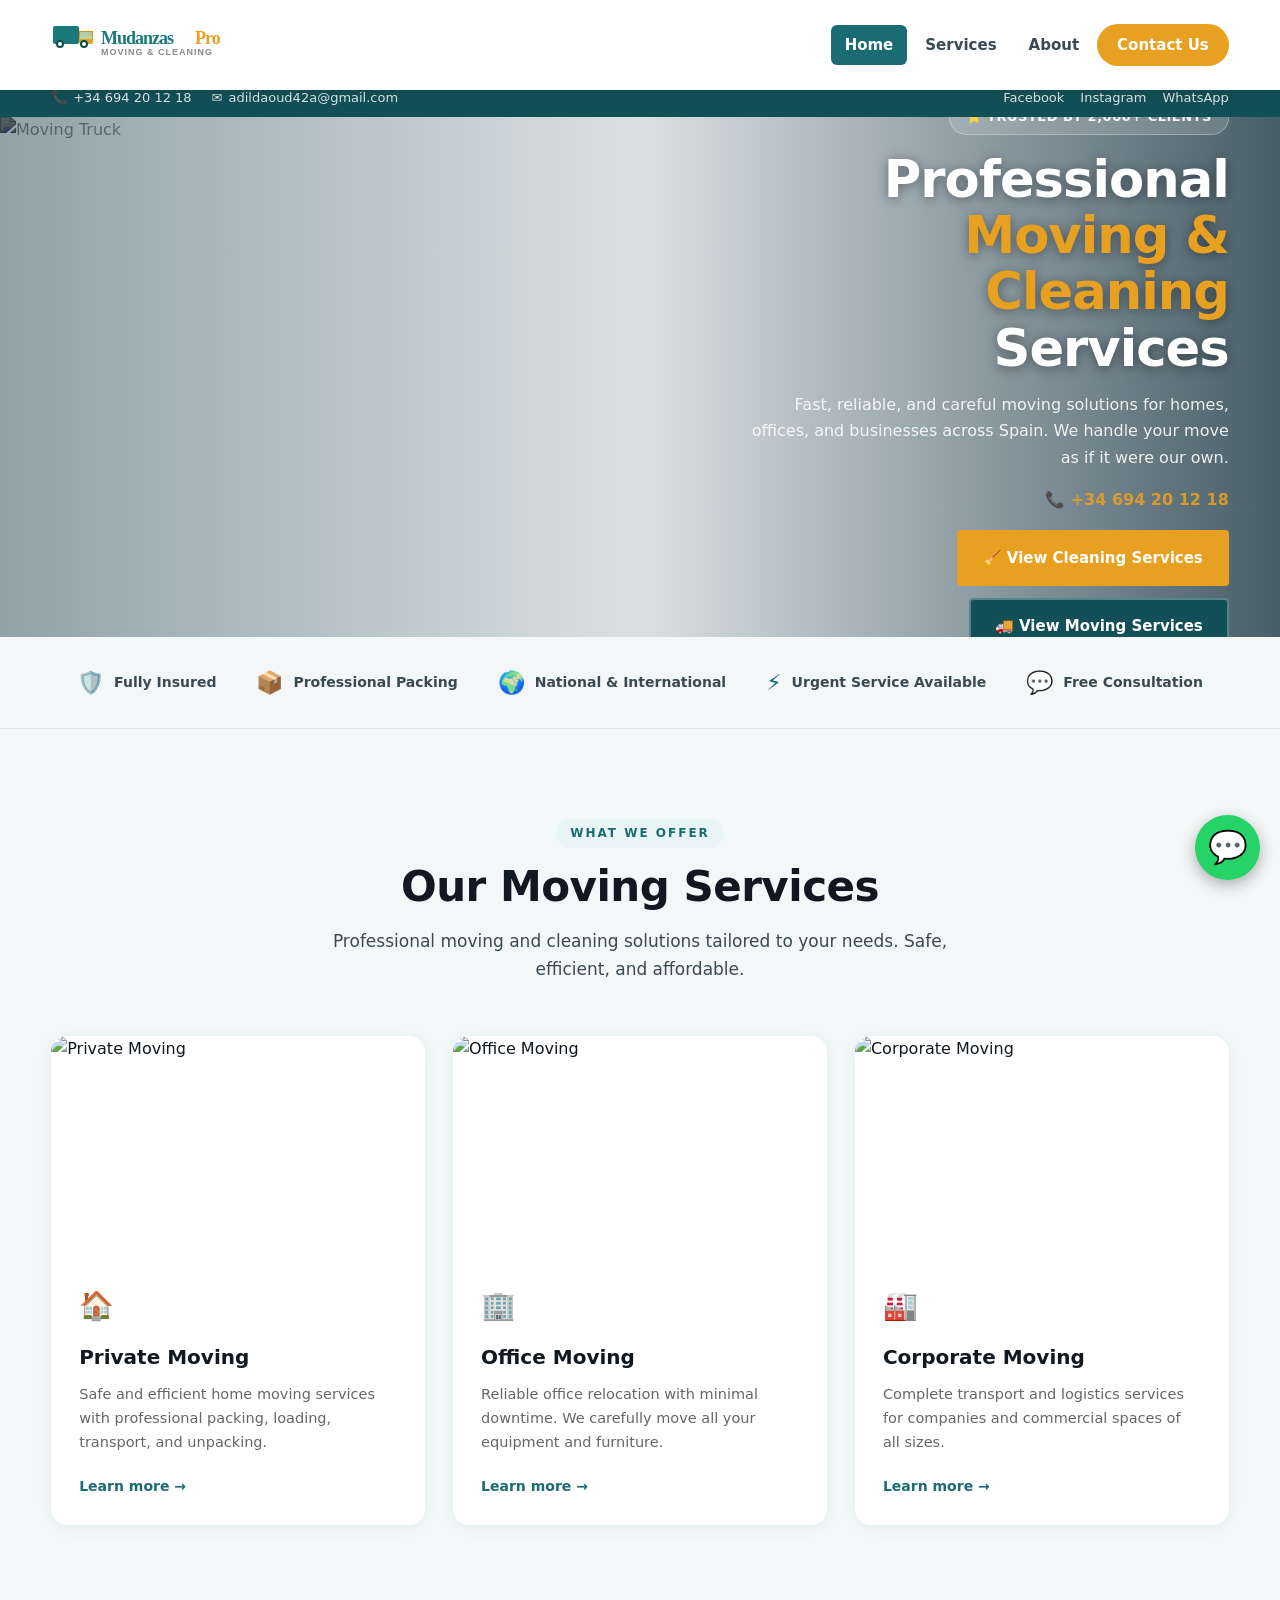
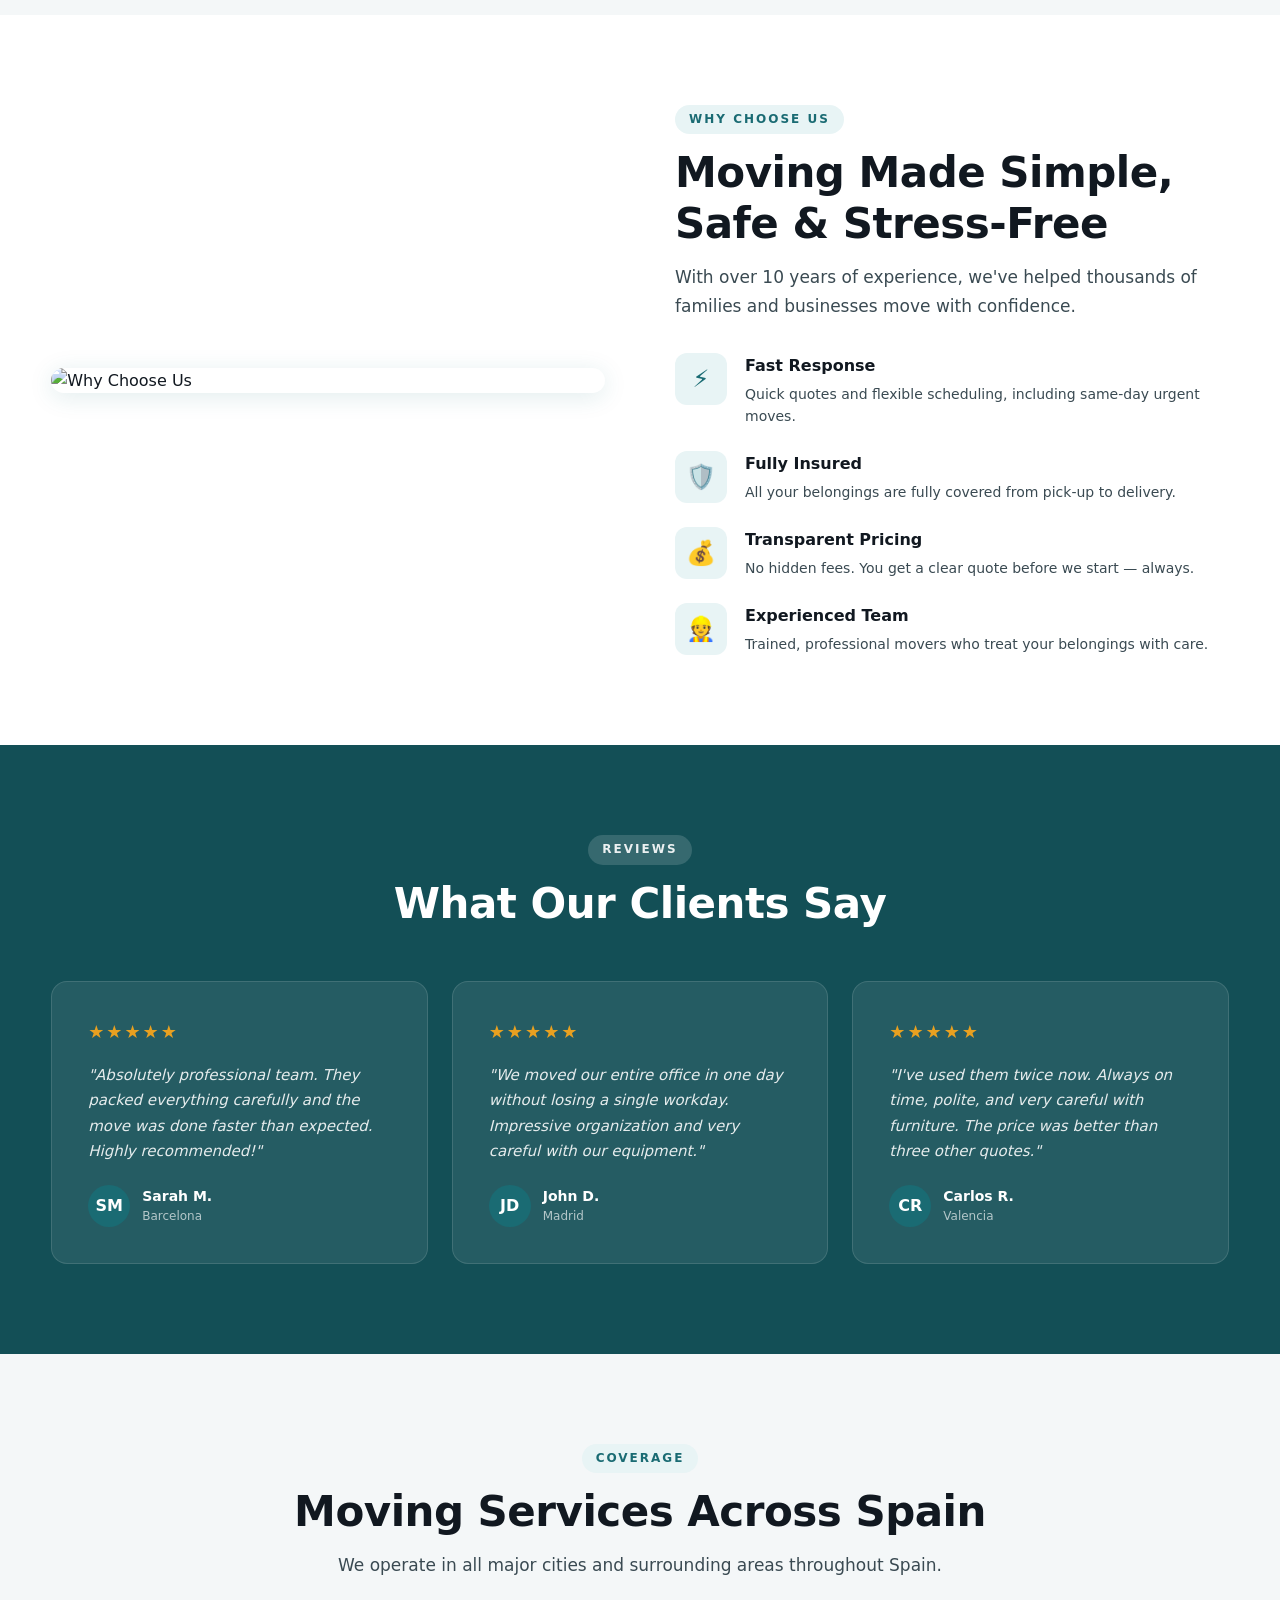
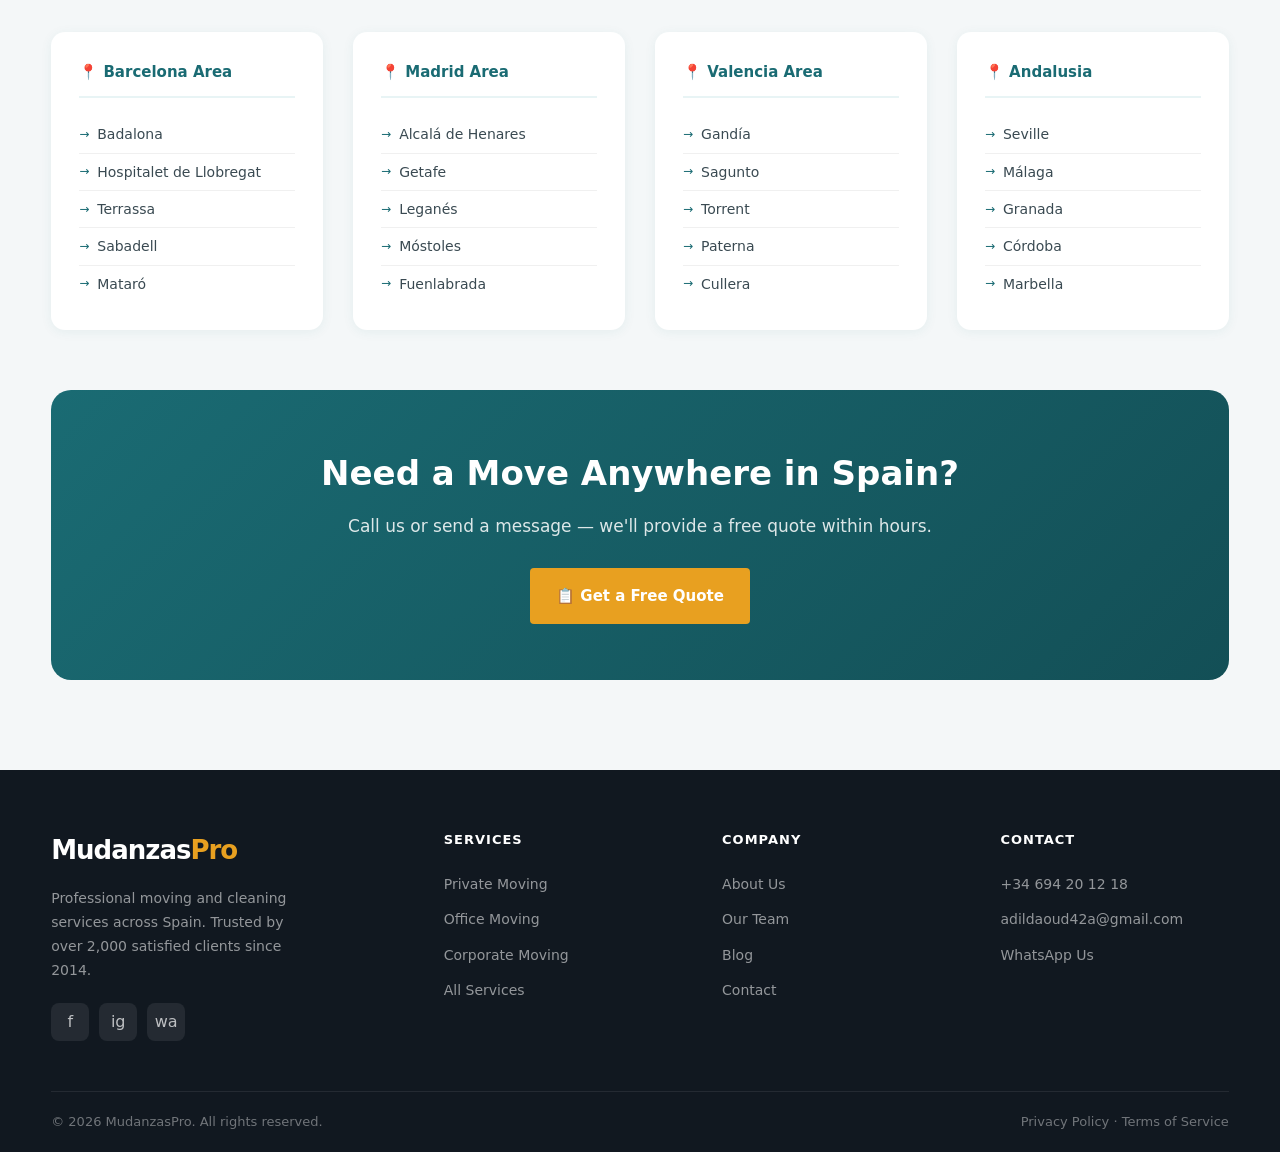
==== commit 6e47a8c0: "Update index.html" ====
--- a/index.html
+++ b/index.html
@@ -341,44 +341,134 @@
     </div>
   </div>
 </footer>
-<!-- WhatsApp Floating Button -->
-<a href="https://wa.me/34694201218" 
-   class="whatsapp-float" 
-   target="_blank"
-   aria-label="Chat on WhatsApp">
-   
-   <svg xmlns="http://www.w3.org/2000/svg" 
-        viewBox="0 0 32 32" 
-        width="30" 
-        height="30" 
-        fill="white">
-      <path d="M19.11 17.93c-.29-.15-1.7-.84-1.96-.94-.26-.1-.45-.15-.64.15-.19.29-.74.94-.91 1.13-.17.19-.34.22-.63.07-.29-.15-1.24-.46-2.36-1.46-.87-.78-1.46-1.74-1.63-2.03-.17-.29-.02-.45.13-.6.13-.13.29-.34.43-.51.15-.17.19-.29.29-.48.1-.19.05-.36-.02-.51-.07-.15-.64-1.55-.88-2.12-.23-.56-.47-.48-.64-.49h-.55c-.19 0-.51.07-.78.36-.26.29-1 1-.1 2.43.9 1.43 2.57 3.15 6.2 4.42.86.3 1.53.48 2.06.61.87.22 1.66.19 2.29.12.7-.08 1.7-.69 1.94-1.35.24-.66.24-1.22.17-1.35-.07-.12-.26-.19-.55-.34zM16.01 3C8.83 3 3 8.82 3 16c0 2.54.74 5.02 2.13 7.15L3 29l5.99-2.09A12.94 12.94 0 0016.01 29C23.18 29 29 23.18 29 16S23.18 3 16.01 3zm0 23.67c-2.17 0-4.29-.58-6.15-1.68l-.44-.26-3.56 1.24 1.19-3.47-.29-.45A10.64 10.64 0 015.33 16c0-5.88 4.79-10.67 10.68-10.67 2.85 0 5.53 1.11 7.55 3.13A10.6 10.6 0 0126.68 16c0 5.89-4.79 10.67-10.67 10.67z"/>
-   </svg>
-</a>
+<!-- WhatsApp Chat Widget -->
+<div class="wa-chat-box" id="waChatBox">
+  
+  <div class="wa-header">
+    SERVICIALIA MOVING
+    <span onclick="toggleChat()">×</span>
+  </div>
+
+  <div class="wa-body">
+    <div class="wa-message">
+      Hi! How can we help you?
+    </div>
+
+    <textarea id="waMessage" placeholder="Escribe tu mensaje..."></textarea>
+
+    <button onclick="sendWhatsApp()">➤</button>
+  </div>
+</div>
+
+<!-- Floating Button -->
+<div class="wa-floating" onclick="toggleChat()">
+  💬
+</div>
 
 <style>
-.whatsapp-float {
-    position: fixed;
-    width: 65px;
-    height: 65px;
-    bottom: 25px;
-    right: 25px;
-    background: #25D366;
-    border-radius: 50%;
-    display: flex;
-    justify-content: center;
-    align-items: center;
-    box-shadow: 0 6px 18px rgba(0,0,0,0.25);
-    z-index: 9999;
-    transition: 0.3s ease;
-    text-decoration: none;
-}
-
-.whatsapp-float:hover {
-    transform: scale(1.1);
-    background: #20ba5a;
+.wa-floating{
+    position:fixed;
+    bottom:20px;
+    right:20px;
+    width:65px;
+    height:65px;
+    background:#25D366;
+    border-radius:50%;
+    display:flex;
+    justify-content:center;
+    align-items:center;
+    color:white;
+    font-size:32px;
+    cursor:pointer;
+    z-index:9999;
+    box-shadow:0 5px 15px rgba(0,0,0,0.3);
+}
+
+.wa-chat-box{
+    position:fixed;
+    bottom:100px;
+    right:20px;
+    width:320px;
+    background:#f1f1f1;
+    border-radius:10px;
+    overflow:hidden;
+    box-shadow:0 5px 25px rgba(0,0,0,0.3);
+    z-index:9999;
+    display:none;
+    font-family:Arial,sans-serif;
+}
+
+.wa-header{
+    background:#25D366;
+    color:white;
+    padding:15px;
+    font-weight:bold;
+    display:flex;
+    justify-content:space-between;
+    align-items:center;
+}
+
+.wa-header span{
+    cursor:pointer;
+    font-size:22px;
+}
+
+.wa-body{
+    padding:15px;
+}
+
+.wa-message{
+    background:white;
+    padding:12px;
+    border-radius:8px;
+    margin-bottom:15px;
+    color:#555;
+}
+
+.wa-body textarea{
+    width:100%;
+    height:80px;
+    border:1px solid #ccc;
+    border-radius:8px;
+    padding:10px;
+    resize:none;
+    font-size:14px;
+}
+
+.wa-body button{
+    margin-top:10px;
+    width:100%;
+    background:#25D366;
+    border:none;
+    color:white;
+    padding:12px;
+    border-radius:8px;
+    font-size:18px;
+    cursor:pointer;
 }
 </style>
+
+<script>
+function toggleChat() {
+    const box = document.getElementById("waChatBox");
+
+    if(box.style.display === "block"){
+        box.style.display = "none";
+    } else {
+        box.style.display = "block";
+    }
+}
+
+function sendWhatsApp() {
+    let message = document.getElementById("waMessage").value;
+
+    let phone = "34694201218";
+
+    let url = "https://wa.me/" + phone + "?text=" + encodeURIComponent(message);
+
+    window.open(url, "_blank");
+}
+</script>
 <script>
 const hamburger = document.getElementById('hamburger');
 const nav = document.getElementById('main-nav');
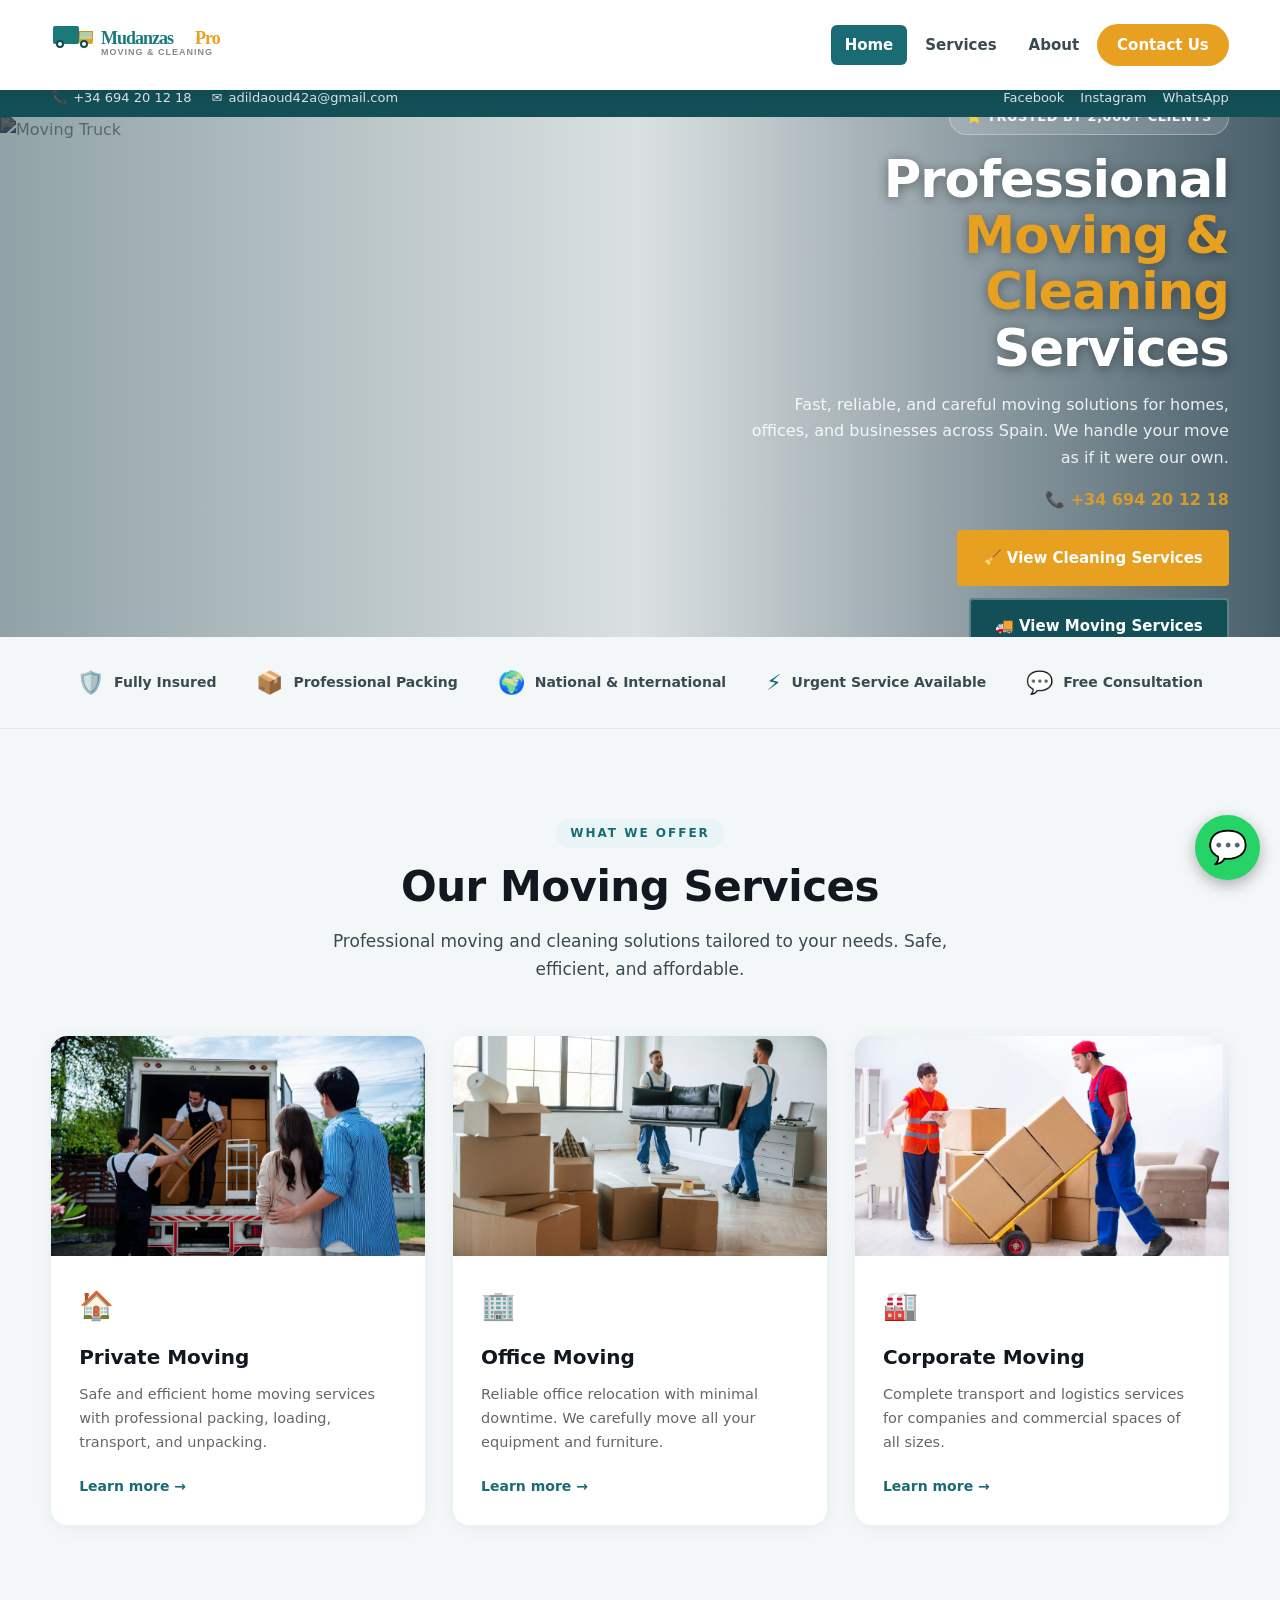
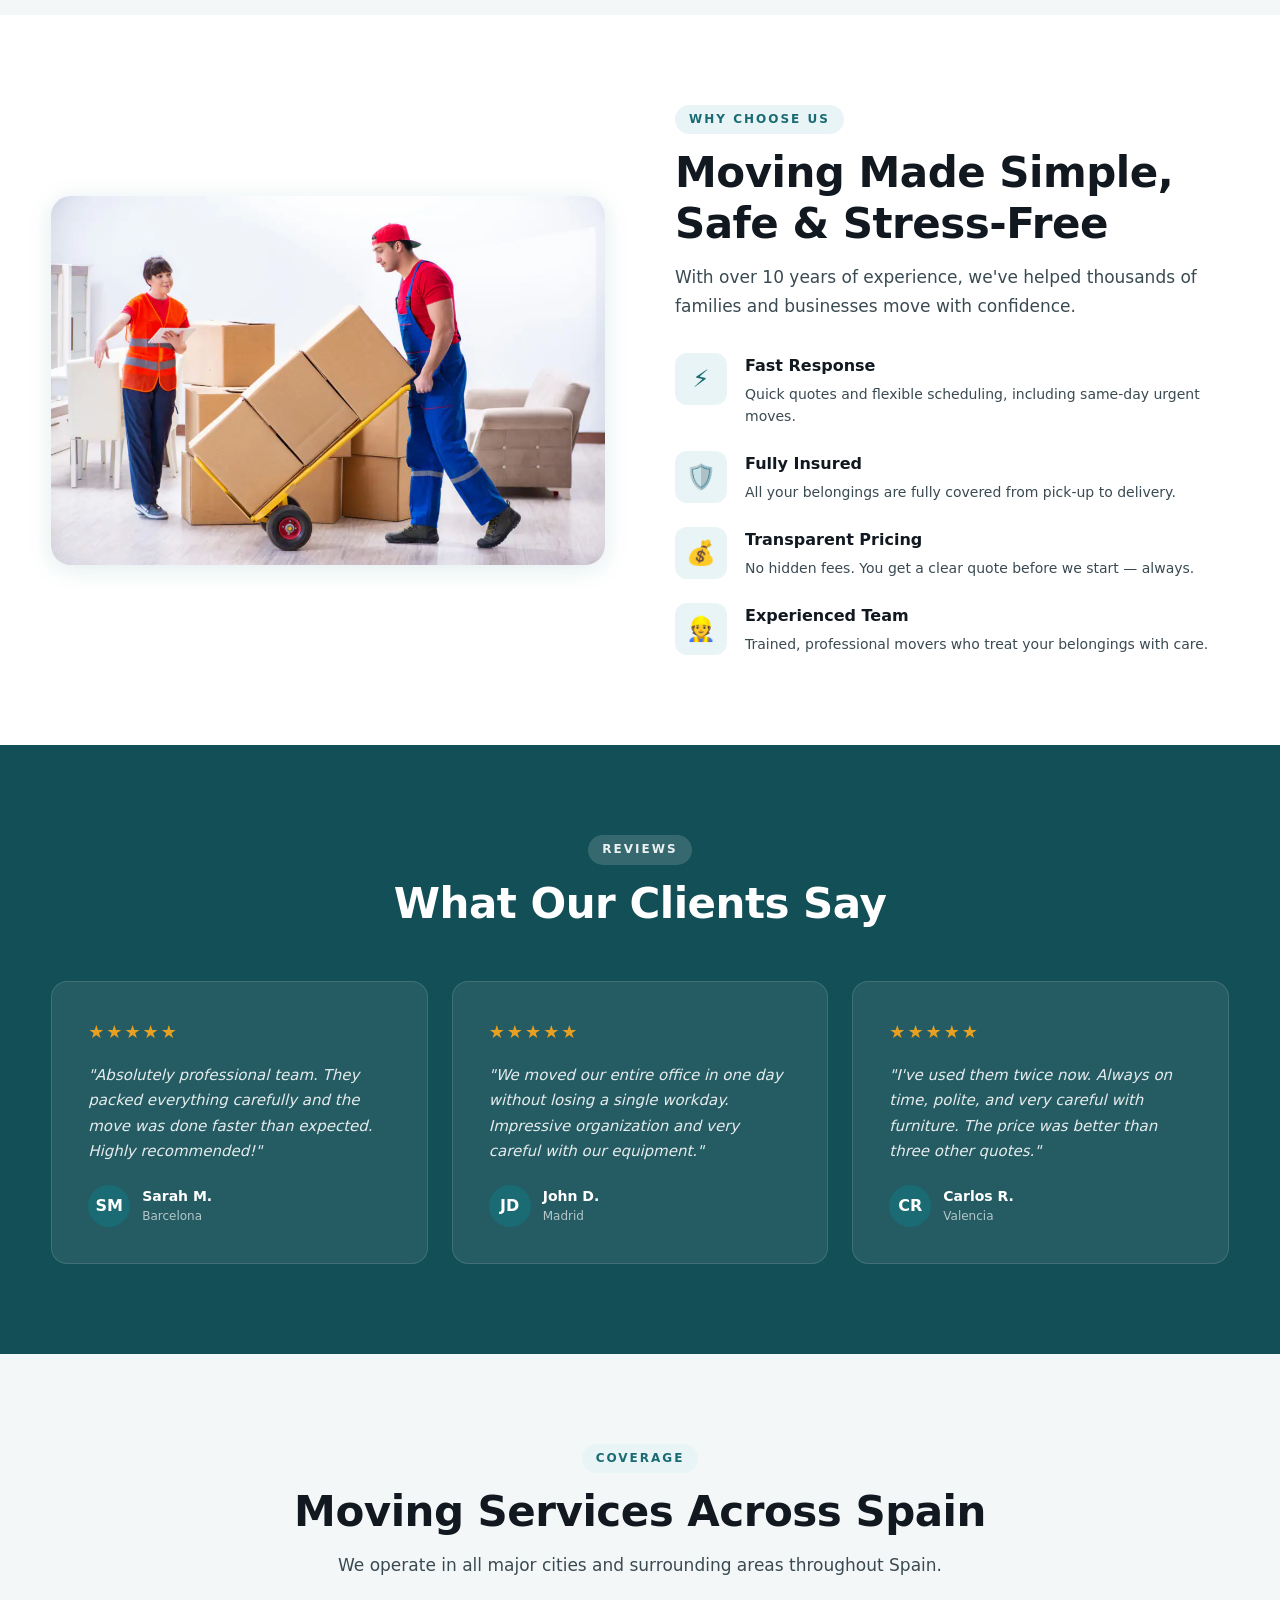
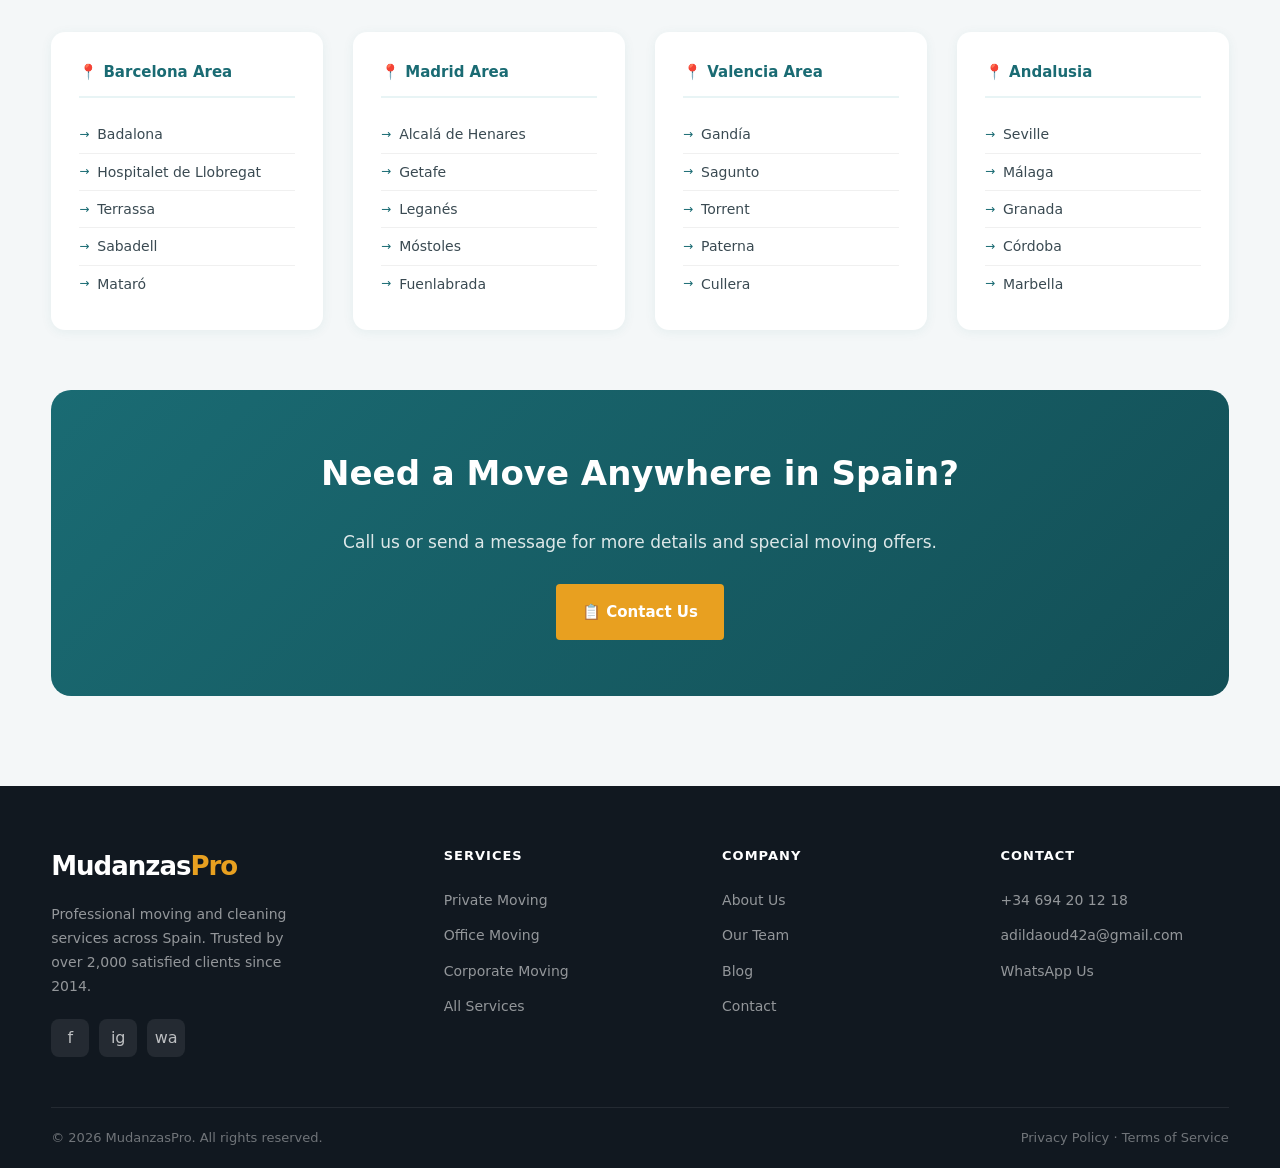
==== commit 64bbc0e5: "Update index.html" ====
--- a/index.html
+++ b/index.html
@@ -289,8 +289,8 @@
     </div>
     <div class="areas-cta">
       <h2>Need a Move Anywhere in Spain?</h2>
-      <p>Call us or send a message — we'll provide a free quote within hours.</p>
-      <a href="contact.html" class="btn btn-primary">📋 Get a Free Quote</a>
+      <p><p>Call us or send a message for more details and special moving offers.</p></p>
+      <a href="contact.html" class="btn btn-primary">📋 Contact Us</a>
     </div>
   </div>
 </section>
@@ -474,6 +474,30 @@
 const nav = document.getElementById('main-nav');
 hamburger.addEventListener('click', () => nav.classList.toggle('open'));
 </script>
-  
+  <!-- Google Translate -->
+<div id="google_translate_element"></div>
+
+<style>
+#google_translate_element{
+    position:fixed;
+    top:15px;
+    right:20px;
+    z-index:99999;
+    background:white;
+    padding:8px;
+    border-radius:10px;
+}
+</style>
+
+<script>
+function googleTranslateElementInit() {
+  new google.translate.TranslateElement({
+    pageLanguage: 'en',
+    includedLanguages: 'en,es,ar'
+  }, 'google_translate_element');
+}
+</script>
+
+<script src="https://translate.google.com/translate_a/element.js?cb=googleTranslateElementInit"></script>
 </body>
 </html>
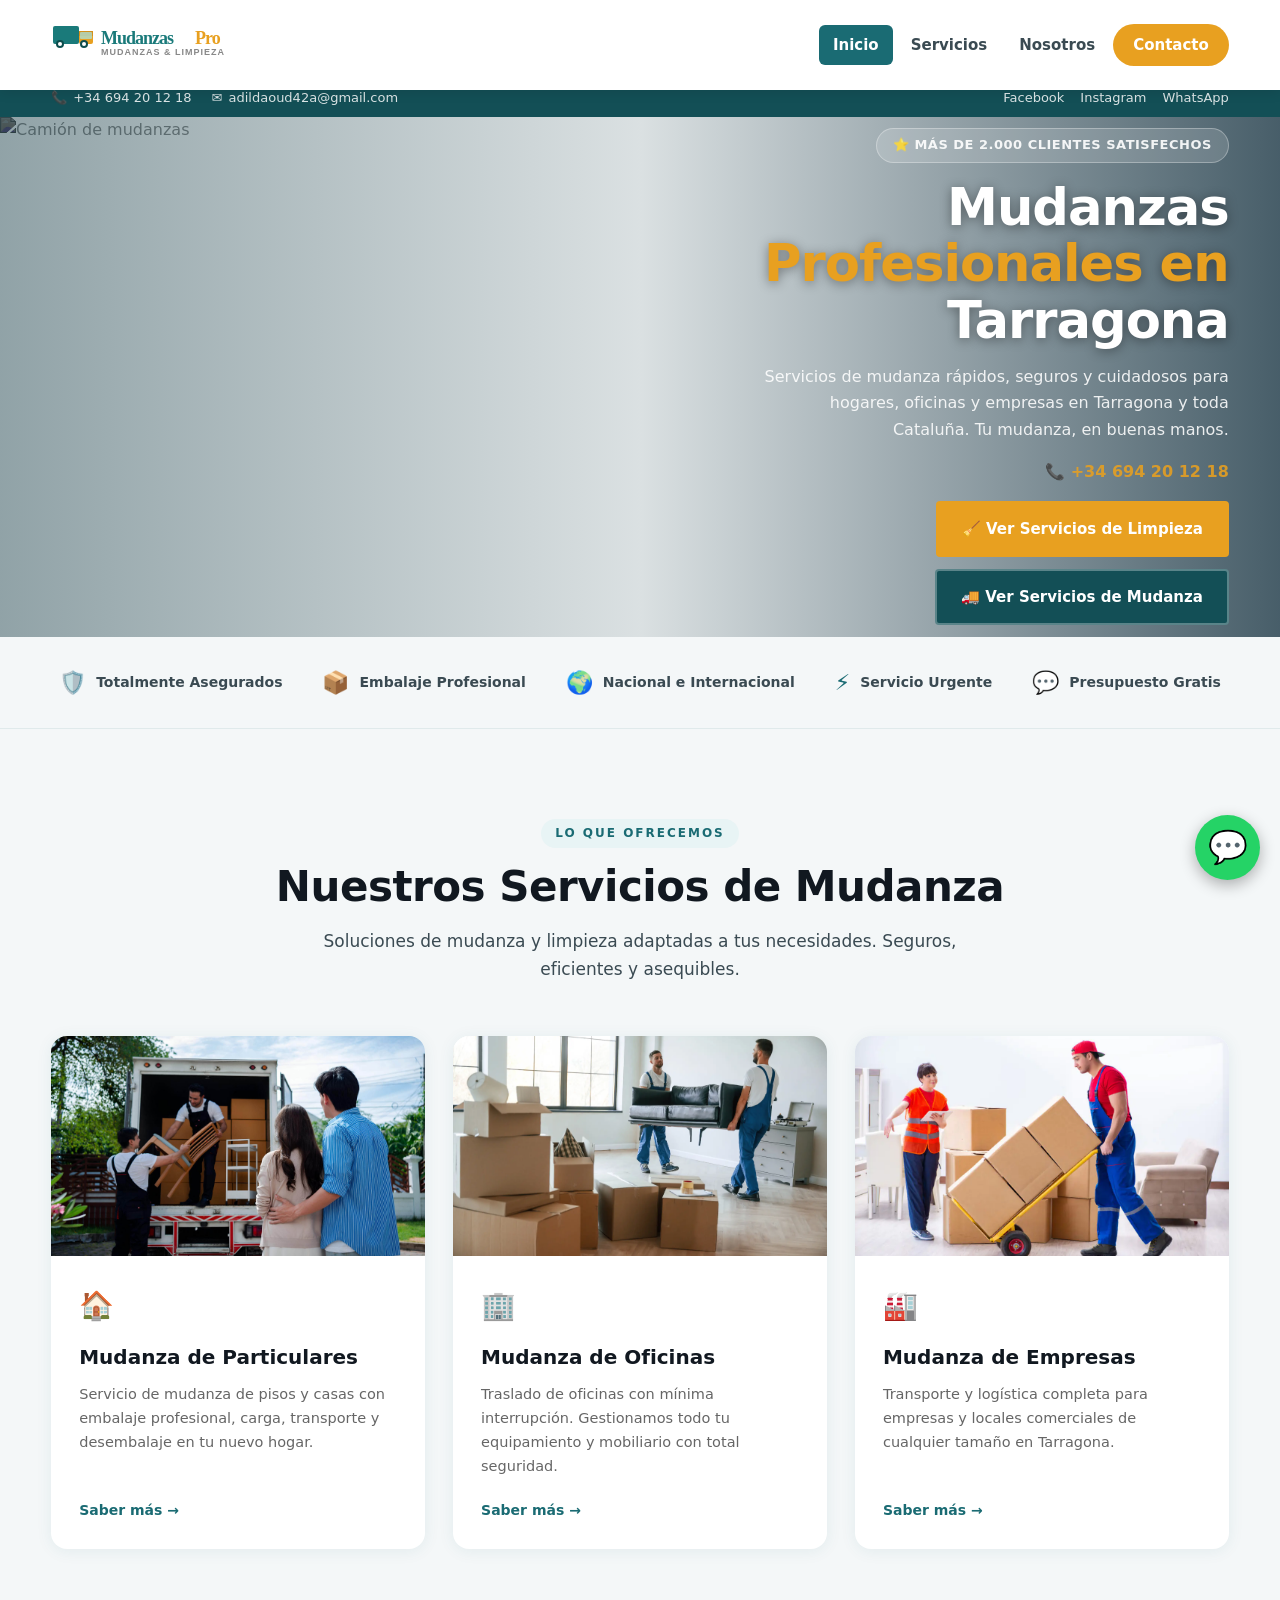
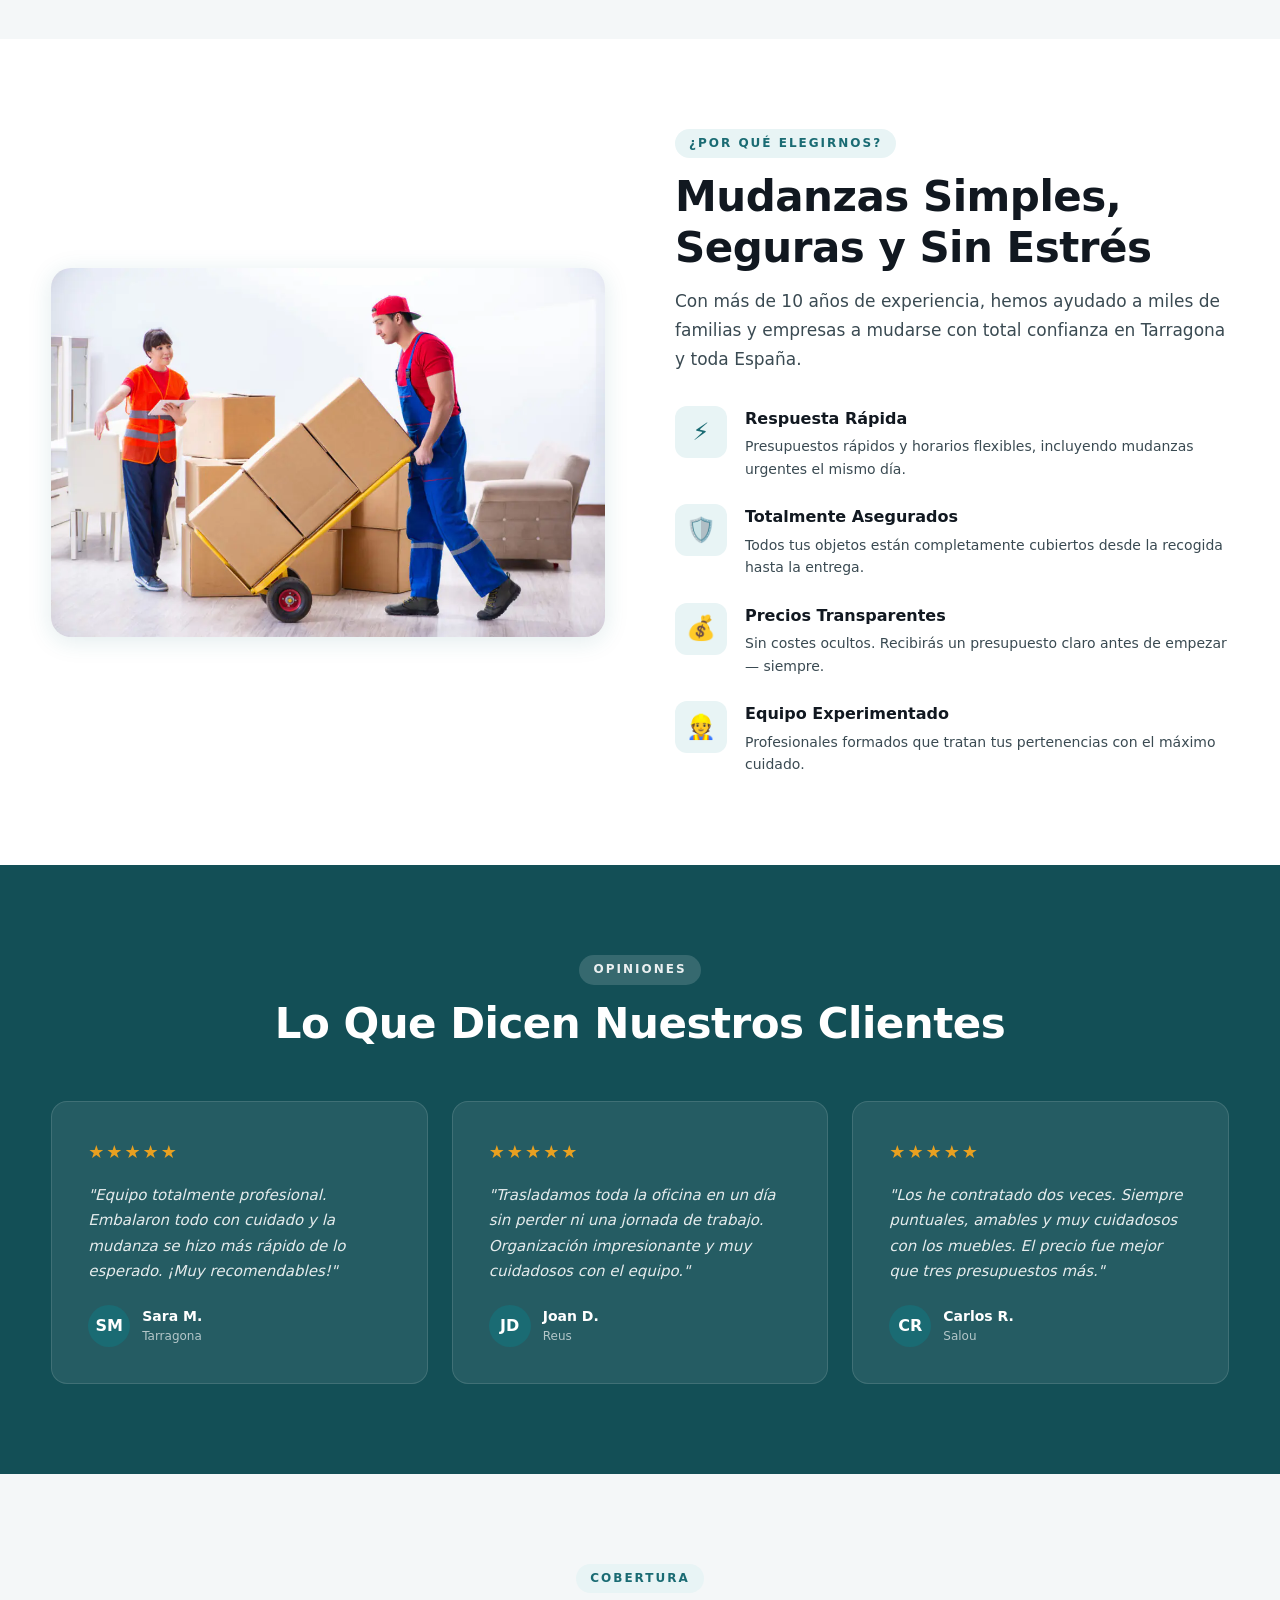
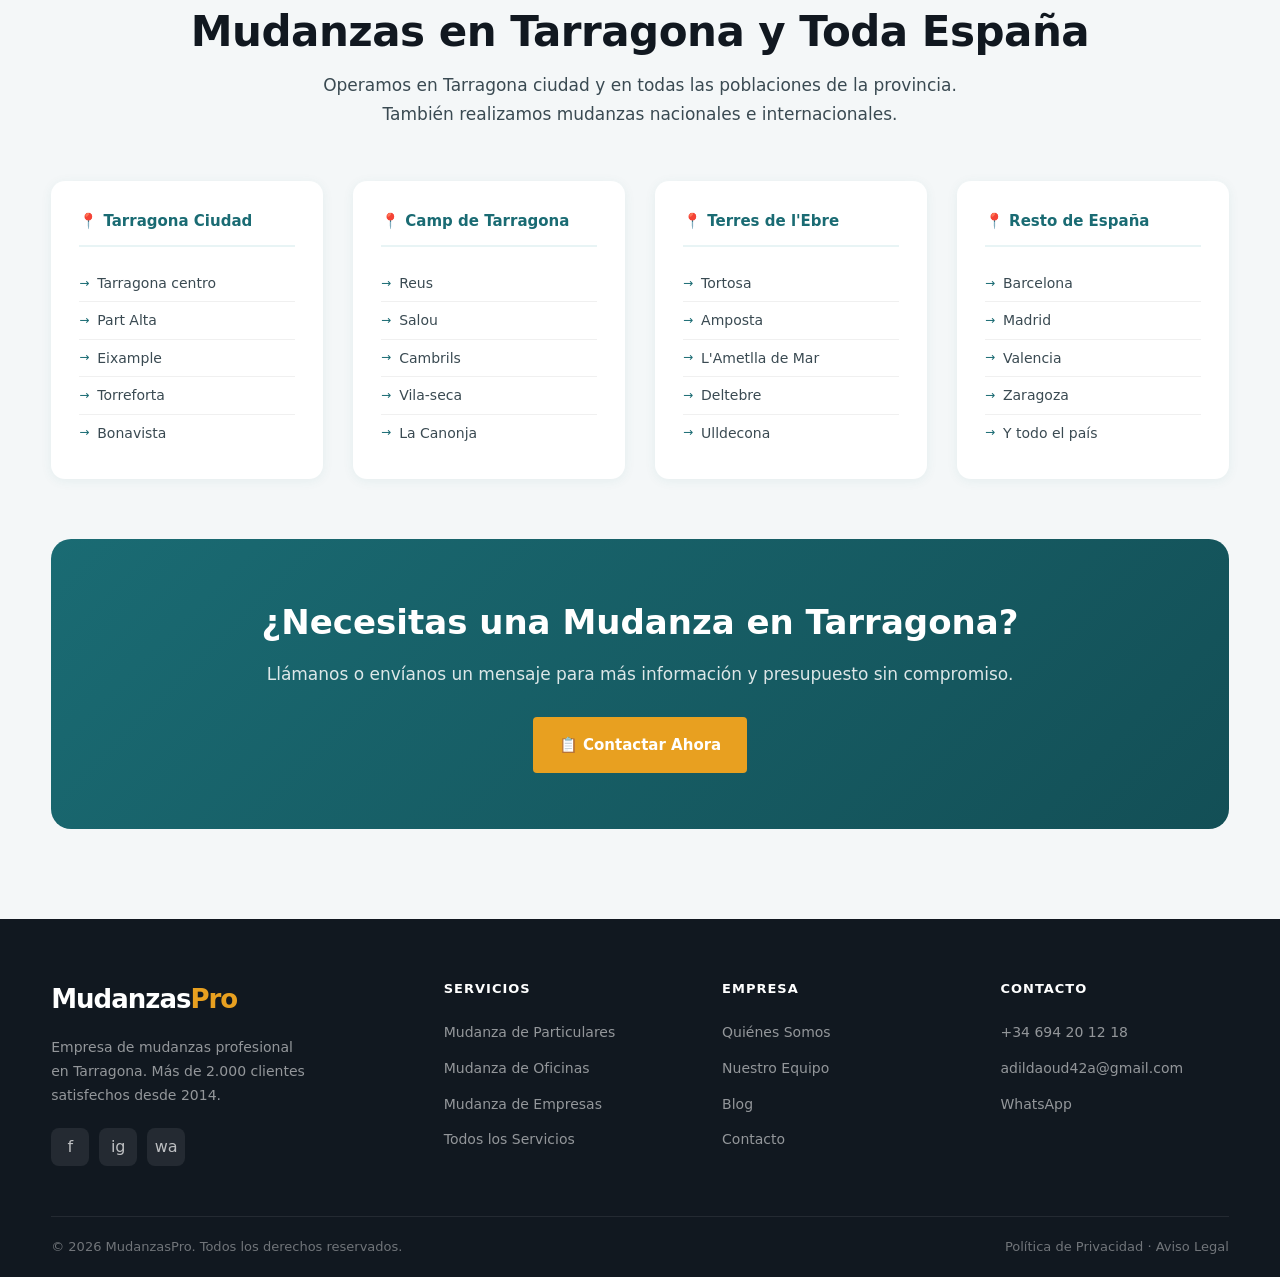
==== commit 356968ce: "Add files via upload" ====
--- a/index.html
+++ b/index.html
@@ -1,9 +1,10 @@
 <!DOCTYPE html>
-<html lang="en">
+<html lang="es">
 <head>
   <meta charset="UTF-8" />
   <meta name="viewport" content="width=device-width, initial-scale=1.0"/>
-  <title>MudanzasPro – Professional Moving & Cleaning Services</title>
+  <title>MudanzasPro – Empresa de Mudanzas en Tarragona</title>
+  <meta name="description" content="Empresa de mudanzas profesional en Tarragona. Mudanzas de pisos, oficinas y empresas. Servicio rápido, seguro y con presupuesto gratis. Llámanos al +34 694 20 12 18." />
   <link rel="stylesheet" href="style.css" />
 </head>
 <body>
@@ -28,31 +29,26 @@
   <div class="container nav">
     <a href="index.html" class="logo">
       <svg width="180" height="44" viewBox="0 0 180 44" fill="none" xmlns="http://www.w3.org/2000/svg">
-        <!-- Truck icon -->
         <rect x="2" y="10" width="26" height="18" rx="2" fill="#1a7a7a"/>
         <rect x="28" y="15" width="14" height="13" rx="2" fill="#e8a020"/>
         <polygon points="28,15 42,15 42,20 28,20" fill="#d4901a"/>
-        <!-- Wheels -->
         <circle cx="9" cy="28" r="4" fill="#0d4d4d"/>
         <circle cx="9" cy="28" r="2" fill="#fff"/>
         <circle cx="33" cy="28" r="4" fill="#0d4d4d"/>
         <circle cx="33" cy="28" r="2" fill="#fff"/>
-        <!-- Windshield -->
         <rect x="29" y="16" width="12" height="7" rx="1" fill="#a8e6e6" opacity="0.7"/>
-        <!-- Text -->
         <text x="50" y="28" font-family="Georgia, serif" font-size="18" font-weight="700" fill="#1a7a7a">Mudanzas</text>
         <text x="144" y="28" font-family="Georgia, serif" font-size="18" font-weight="700" fill="#e8a020">Pro</text>
-        <!-- Tagline -->
-        <text x="50" y="39" font-family="Arial, sans-serif" font-size="9" fill="#888" letter-spacing="1">MOVING &amp; CLEANING</text>
+        <text x="50" y="39" font-family="Arial, sans-serif" font-size="9" fill="#888" letter-spacing="1">MUDANZAS &amp; LIMPIEZA</text>
       </svg>
     </a>
     <nav id="main-nav">
-      <a href="index.html" class="active">Home</a>
-      <a href="services.html">Services</a>
-      <a href="#">About</a>
-      <a href="contact.html" class="nav-cta">Contact Us</a>
+      <a href="index.html" class="active">Inicio</a>
+      <a href="services.html">Servicios</a>
+      <a href="#">Nosotros</a>
+      <a href="contact.html" class="nav-cta">Contacto</a>
     </nav>
-    <button class="hamburger" id="hamburger" aria-label="Menu">
+    <button class="hamburger" id="hamburger" aria-label="Menú">
       <span></span><span></span><span></span>
     </button>
   </div>
@@ -60,25 +56,21 @@
 
 <!-- HERO -->
 <section class="hero">
-  <!-- Truck background image via Unsplash (free) -->
   <div class="hero-truck-bg">
-    <img src="https://images.unsplash.com/photo-1601584115197-04ecc0da31d7?w=1600&q=80&auto=format&fit=crop" alt="Moving Truck" class="hero-truck-img">
+    <img src="https://images.unsplash.com/photo-1601584115197-04ecc0da31d7?w=1600&q=80&auto=format&fit=crop" alt="Camión de mudanzas" class="hero-truck-img">
     <div class="hero-truck-overlay"></div>
   </div>
 
   <div class="container hero-content">
-    <!-- Left: truck side (empty, truck fills it) -->
     <div class="hero-left"></div>
-
-    <!-- Right: text panel -->
     <div class="hero-text">
-      <div class="hero-badge">⭐ Trusted by 2,000+ Clients</div>
-      <h1>Professional<br><em>Moving & Cleaning</em><br>Services</h1>
-      <p>Fast, reliable, and careful moving solutions for homes, offices, and businesses across Spain. We handle your move as if it were our own.</p>
+      <div class="hero-badge">⭐ Más de 2.000 clientes satisfechos</div>
+      <h1>Mudanzas<br><em>Profesionales en</em><br>Tarragona</h1>
+      <p>Servicios de mudanza rápidos, seguros y cuidadosos para hogares, oficinas y empresas en Tarragona y toda Cataluña. Tu mudanza, en buenas manos.</p>
       <p class="hero-phone">📞 <a href="tel:+34694201218">+34 694 20 12 18</a></p>
       <div class="hero-btns">
-        <a href="services.html#cleaning" class="btn btn-primary">🧹 View Cleaning Services</a>
-        <a href="services.html" class="btn btn-dark">🚚 View Moving Services</a>
+        <a href="services.html#limpieza" class="btn btn-primary">🧹 Ver Servicios de Limpieza</a>
+        <a href="services.html" class="btn btn-dark">🚚 Ver Servicios de Mudanza</a>
       </div>
     </div>
   </div>
@@ -87,11 +79,11 @@
 <!-- TRUST BAR -->
 <div class="trust-bar">
   <div class="container">
-    <div class="trust-item"><span class="ti-icon">🛡️</span> Fully Insured</div>
-    <div class="trust-item"><span class="ti-icon">📦</span> Professional Packing</div>
-    <div class="trust-item"><span class="ti-icon">🌍</span> National & International</div>
-    <div class="trust-item"><span class="ti-icon">⚡</span> Urgent Service Available</div>
-    <div class="trust-item"><span class="ti-icon">💬</span> Free Consultation</div>
+    <div class="trust-item"><span class="ti-icon">🛡️</span> Totalmente Asegurados</div>
+    <div class="trust-item"><span class="ti-icon">📦</span> Embalaje Profesional</div>
+    <div class="trust-item"><span class="ti-icon">🌍</span> Nacional e Internacional</div>
+    <div class="trust-item"><span class="ti-icon">⚡</span> Servicio Urgente</div>
+    <div class="trust-item"><span class="ti-icon">💬</span> Presupuesto Gratis</div>
   </div>
 </div>
 
@@ -99,48 +91,45 @@
 <section class="services-section">
   <div class="container">
     <div class="section-header centered">
-      <div class="section-label">What We Offer</div>
-      <h2 class="section-title">Our Moving Services</h2>
-      <p class="section-sub">Professional moving and cleaning solutions tailored to your needs. Safe, efficient, and affordable.</p>
+      <div class="section-label">Lo Que Ofrecemos</div>
+      <h2 class="section-title">Nuestros Servicios de Mudanza</h2>
+      <p class="section-sub">Soluciones de mudanza y limpieza adaptadas a tus necesidades. Seguros, eficientes y asequibles.</p>
     </div>
     <div class="service-grid">
 
-      <!-- Card 1 -->
       <div class="service-card">
         <div class="card-img-wrap">
-          <img src="images/move.jpg" alt="Private Moving">
+          <img src="images/move.jpg" alt="Mudanza de Particulares">
         </div>
         <div class="card-body">
           <div class="card-icon">🏠</div>
-          <h3>Private Moving</h3>
-          <p>Safe and efficient home moving services with professional packing, loading, transport, and unpacking.</p>
-          <a href="private-moving.html" class="card-link">Learn more →</a>
-        </div>
-      </div>
-
-      <!-- Card 2 -->
+          <h3>Mudanza de Particulares</h3>
+          <p>Servicio de mudanza de pisos y casas con embalaje profesional, carga, transporte y desembalaje en tu nuevo hogar.</p>
+          <a href="private-moving.html" class="card-link">Saber más →</a>
+        </div>
+      </div>
+
       <div class="service-card">
         <div class="card-img-wrap">
-          <img src="images/clean.jpg" alt="Office Moving">
+          <img src="images/clean.jpg" alt="Mudanza de Oficinas">
         </div>
         <div class="card-body">
           <div class="card-icon">🏢</div>
-          <h3>Office Moving</h3>
-          <p>Reliable office relocation with minimal downtime. We carefully move all your equipment and furniture.</p>
-          <a href="office-moving.html" class="card-link">Learn more →</a>
-        </div>
-      </div>
-
-      <!-- Card 3 -->
+          <h3>Mudanza de Oficinas</h3>
+          <p>Traslado de oficinas con mínima interrupción. Gestionamos todo tu equipamiento y mobiliario con total seguridad.</p>
+          <a href="office-moving.html" class="card-link">Saber más →</a>
+        </div>
+      </div>
+
       <div class="service-card">
         <div class="card-img-wrap">
-          <img src="images/moving.jpg" alt="Corporate Moving">
+          <img src="images/moving.jpg" alt="Mudanza de Empresas">
         </div>
         <div class="card-body">
           <div class="card-icon">🏭</div>
-          <h3>Corporate Moving</h3>
-          <p>Complete transport and logistics services for companies and commercial spaces of all sizes.</p>
-          <a href="moving-compan.html" class="card-link">Learn more →</a>
+          <h3>Mudanza de Empresas</h3>
+          <p>Transporte y logística completa para empresas y locales comerciales de cualquier tamaño en Tarragona.</p>
+          <a href="moving-compan.html" class="card-link">Saber más →</a>
         </div>
       </div>
 
@@ -152,39 +141,39 @@
 <section class="why-us">
   <div class="container why-grid">
     <div class="why-image">
-      <img src="images/moving.jpg" alt="Why Choose Us">
+      <img src="images/moving.jpg" alt="Por qué elegirnos">
     </div>
     <div class="why-text">
-      <div class="section-label">Why Choose Us</div>
-      <h2 class="section-title">Moving Made Simple,<br>Safe & Stress-Free</h2>
-      <p class="section-sub">With over 10 years of experience, we've helped thousands of families and businesses move with confidence.</p>
+      <div class="section-label">¿Por Qué Elegirnos?</div>
+      <h2 class="section-title">Mudanzas Simples,<br>Seguras y Sin Estrés</h2>
+      <p class="section-sub">Con más de 10 años de experiencia, hemos ayudado a miles de familias y empresas a mudarse con total confianza en Tarragona y toda España.</p>
       <div class="why-features">
         <div class="why-feature">
           <div class="wf-icon">⚡</div>
           <div class="wf-text">
-            <h4>Fast Response</h4>
-            <p>Quick quotes and flexible scheduling, including same-day urgent moves.</p>
+            <h4>Respuesta Rápida</h4>
+            <p>Presupuestos rápidos y horarios flexibles, incluyendo mudanzas urgentes el mismo día.</p>
           </div>
         </div>
         <div class="why-feature">
           <div class="wf-icon">🛡️</div>
           <div class="wf-text">
-            <h4>Fully Insured</h4>
-            <p>All your belongings are fully covered from pick-up to delivery.</p>
+            <h4>Totalmente Asegurados</h4>
+            <p>Todos tus objetos están completamente cubiertos desde la recogida hasta la entrega.</p>
           </div>
         </div>
         <div class="why-feature">
           <div class="wf-icon">💰</div>
           <div class="wf-text">
-            <h4>Transparent Pricing</h4>
-            <p>No hidden fees. You get a clear quote before we start — always.</p>
+            <h4>Precios Transparentes</h4>
+            <p>Sin costes ocultos. Recibirás un presupuesto claro antes de empezar — siempre.</p>
           </div>
         </div>
         <div class="why-feature">
           <div class="wf-icon">👷</div>
           <div class="wf-text">
-            <h4>Experienced Team</h4>
-            <p>Trained, professional movers who treat your belongings with care.</p>
+            <h4>Equipo Experimentado</h4>
+            <p>Profesionales formados que tratan tus pertenencias con el máximo cuidado.</p>
           </div>
         </div>
       </div>
@@ -196,40 +185,40 @@
 <section class="testimonials">
   <div class="container">
     <div class="section-header centered">
-      <div class="section-label">Reviews</div>
-      <h2 class="section-title">What Our Clients Say</h2>
+      <div class="section-label">Opiniones</div>
+      <h2 class="section-title">Lo Que Dicen Nuestros Clientes</h2>
     </div>
     <div class="testimonials-grid">
       <div class="testimonial-card">
         <div class="stars">★★★★★</div>
-        <p>"Absolutely professional team. They packed everything carefully and the move was done faster than expected. Highly recommended!"</p>
+        <p>"Equipo totalmente profesional. Embalaron todo con cuidado y la mudanza se hizo más rápido de lo esperado. ¡Muy recomendables!"</p>
         <div class="reviewer">
           <div class="reviewer-avatar">SM</div>
           <div>
-            <div class="reviewer-name">Sarah M.</div>
-            <div class="reviewer-location">Barcelona</div>
+            <div class="reviewer-name">Sara M.</div>
+            <div class="reviewer-location">Tarragona</div>
           </div>
         </div>
       </div>
       <div class="testimonial-card">
         <div class="stars">★★★★★</div>
-        <p>"We moved our entire office in one day without losing a single workday. Impressive organization and very careful with our equipment."</p>
+        <p>"Trasladamos toda la oficina en un día sin perder ni una jornada de trabajo. Organización impresionante y muy cuidadosos con el equipo."</p>
         <div class="reviewer">
           <div class="reviewer-avatar">JD</div>
           <div>
-            <div class="reviewer-name">John D.</div>
-            <div class="reviewer-location">Madrid</div>
+            <div class="reviewer-name">Joan D.</div>
+            <div class="reviewer-location">Reus</div>
           </div>
         </div>
       </div>
       <div class="testimonial-card">
         <div class="stars">★★★★★</div>
-        <p>"I've used them twice now. Always on time, polite, and very careful with furniture. The price was better than three other quotes."</p>
+        <p>"Los he contratado dos veces. Siempre puntuales, amables y muy cuidadosos con los muebles. El precio fue mejor que tres presupuestos más."</p>
         <div class="reviewer">
           <div class="reviewer-avatar">CR</div>
           <div>
             <div class="reviewer-name">Carlos R.</div>
-            <div class="reviewer-location">Valencia</div>
+            <div class="reviewer-location">Salou</div>
           </div>
         </div>
       </div>
@@ -241,56 +230,56 @@
 <section class="areas-section">
   <div class="container">
     <div class="section-header centered">
-      <div class="section-label">Coverage</div>
-      <h2 class="section-title">Moving Services Across Spain</h2>
-      <p class="section-sub">We operate in all major cities and surrounding areas throughout Spain.</p>
+      <div class="section-label">Cobertura</div>
+      <h2 class="section-title">Mudanzas en Tarragona y Toda España</h2>
+      <p class="section-sub">Operamos en Tarragona ciudad y en todas las poblaciones de la provincia. También realizamos mudanzas nacionales e internacionales.</p>
     </div>
     <div class="areas-grid">
       <div class="area-column">
-        <h3>📍 Barcelona Area</h3>
-        <ul>
-          <li>Badalona</li>
-          <li>Hospitalet de Llobregat</li>
-          <li>Terrassa</li>
-          <li>Sabadell</li>
-          <li>Mataró</li>
+        <h3>📍 Tarragona Ciudad</h3>
+        <ul>
+          <li>Tarragona centro</li>
+          <li>Part Alta</li>
+          <li>Eixample</li>
+          <li>Torreforta</li>
+          <li>Bonavista</li>
         </ul>
       </div>
       <div class="area-column">
-        <h3>📍 Madrid Area</h3>
-        <ul>
-          <li>Alcalá de Henares</li>
-          <li>Getafe</li>
-          <li>Leganés</li>
-          <li>Móstoles</li>
-          <li>Fuenlabrada</li>
+        <h3>📍 Camp de Tarragona</h3>
+        <ul>
+          <li>Reus</li>
+          <li>Salou</li>
+          <li>Cambrils</li>
+          <li>Vila-seca</li>
+          <li>La Canonja</li>
         </ul>
       </div>
       <div class="area-column">
-        <h3>📍 Valencia Area</h3>
-        <ul>
-          <li>Gandía</li>
-          <li>Sagunto</li>
-          <li>Torrent</li>
-          <li>Paterna</li>
-          <li>Cullera</li>
+        <h3>📍 Terres de l'Ebre</h3>
+        <ul>
+          <li>Tortosa</li>
+          <li>Amposta</li>
+          <li>L'Ametlla de Mar</li>
+          <li>Deltebre</li>
+          <li>Ulldecona</li>
         </ul>
       </div>
       <div class="area-column">
-        <h3>📍 Andalusia</h3>
-        <ul>
-          <li>Seville</li>
-          <li>Málaga</li>
-          <li>Granada</li>
-          <li>Córdoba</li>
-          <li>Marbella</li>
+        <h3>📍 Resto de España</h3>
+        <ul>
+          <li>Barcelona</li>
+          <li>Madrid</li>
+          <li>Valencia</li>
+          <li>Zaragoza</li>
+          <li>Y todo el país</li>
         </ul>
       </div>
     </div>
     <div class="areas-cta">
-      <h2>Need a Move Anywhere in Spain?</h2>
-      <p><p>Call us or send a message for more details and special moving offers.</p></p>
-      <a href="contact.html" class="btn btn-primary">📋 Contact Us</a>
+      <h2>¿Necesitas una Mudanza en Tarragona?</h2>
+      <p>Llámanos o envíanos un mensaje para más información y presupuesto sin compromiso.</p>
+      <a href="contact.html" class="btn btn-primary">📋 Contactar Ahora</a>
     </div>
   </div>
 </section>
@@ -301,7 +290,7 @@
     <div class="footer-grid">
       <div class="footer-brand">
         <a href="index.html" class="logo">Mudanzas<span style="color:var(--gold)">Pro</span></a>
-        <p>Professional moving and cleaning services across Spain. Trusted by over 2,000 satisfied clients since 2014.</p>
+        <p>Empresa de mudanzas profesional en Tarragona. Más de 2.000 clientes satisfechos desde 2014.</p>
         <div class="footer-socials">
           <a href="#" class="social-link" title="Facebook">f</a>
           <a href="#" class="social-link" title="Instagram">ig</a>
@@ -309,195 +298,73 @@
         </div>
       </div>
       <div class="footer-col">
-        <h4>Services</h4>
-        <ul>
-          <li><a href="private-moving.html">Private Moving</a></li>
-          <li><a href="office-moving.html">Office Moving</a></li>
-          <li><a href="moving-compan.html">Corporate Moving</a></li>
-          <li><a href="services.html">All Services</a></li>
+        <h4>Servicios</h4>
+        <ul>
+          <li><a href="private-moving.html">Mudanza de Particulares</a></li>
+          <li><a href="office-moving.html">Mudanza de Oficinas</a></li>
+          <li><a href="moving-compan.html">Mudanza de Empresas</a></li>
+          <li><a href="services.html">Todos los Servicios</a></li>
         </ul>
       </div>
       <div class="footer-col">
-        <h4>Company</h4>
-        <ul>
-          <li><a href="#">About Us</a></li>
-          <li><a href="#">Our Team</a></li>
+        <h4>Empresa</h4>
+        <ul>
+          <li><a href="#">Quiénes Somos</a></li>
+          <li><a href="#">Nuestro Equipo</a></li>
           <li><a href="#">Blog</a></li>
-          <li><a href="contact.html">Contact</a></li>
+          <li><a href="contact.html">Contacto</a></li>
         </ul>
       </div>
       <div class="footer-col">
-        <h4>Contact</h4>
+        <h4>Contacto</h4>
         <ul>
           <li><a href="tel:+34694201218">+34 694 20 12 18</a></li>
           <li><a href="mailto:adildaoud42a@gmail.com">adildaoud42a@gmail.com</a></li>
-          <li><a href="https://wa.me/34694201218">WhatsApp Us</a></li>
+          <li><a href="https://wa.me/34694201218">WhatsApp</a></li>
         </ul>
       </div>
     </div>
     <div class="footer-bottom">
-      <span>© 2026 MudanzasPro. All rights reserved.</span>
-      <span><a href="#">Privacy Policy</a> · <a href="#">Terms of Service</a></span>
+      <span>© 2026 MudanzasPro. Todos los derechos reservados.</span>
+      <span><a href="#">Política de Privacidad</a> · <a href="#">Aviso Legal</a></span>
     </div>
   </div>
 </footer>
+
 <!-- WhatsApp Chat Widget -->
 <div class="wa-chat-box" id="waChatBox">
-  
   <div class="wa-header">
-    SERVICIALIA MOVING
+    MudanzasPro – Tarragona
     <span onclick="toggleChat()">×</span>
   </div>
-
   <div class="wa-body">
     <div class="wa-message">
-      Hi! How can we help you?
-    </div>
-
+      ¡Hola! ¿En qué podemos ayudarte?
+    </div>
     <textarea id="waMessage" placeholder="Escribe tu mensaje..."></textarea>
-
     <button onclick="sendWhatsApp()">➤</button>
   </div>
 </div>
 
-<!-- Floating Button -->
-<div class="wa-floating" onclick="toggleChat()">
-  💬
-</div>
+<div class="wa-floating" onclick="toggleChat()">💬</div>
 
 <style>
-.wa-floating{
-    position:fixed;
-    bottom:20px;
-    right:20px;
-    width:65px;
-    height:65px;
-    background:#25D366;
-    border-radius:50%;
-    display:flex;
-    justify-content:center;
-    align-items:center;
-    color:white;
-    font-size:32px;
-    cursor:pointer;
-    z-index:9999;
-    box-shadow:0 5px 15px rgba(0,0,0,0.3);
-}
-
-.wa-chat-box{
-    position:fixed;
-    bottom:100px;
-    right:20px;
-    width:320px;
-    background:#f1f1f1;
-    border-radius:10px;
-    overflow:hidden;
-    box-shadow:0 5px 25px rgba(0,0,0,0.3);
-    z-index:9999;
-    display:none;
-    font-family:Arial,sans-serif;
-}
-
-.wa-header{
-    background:#25D366;
-    color:white;
-    padding:15px;
-    font-weight:bold;
-    display:flex;
-    justify-content:space-between;
-    align-items:center;
-}
-
-.wa-header span{
-    cursor:pointer;
-    font-size:22px;
-}
-
-.wa-body{
-    padding:15px;
-}
-
-.wa-message{
-    background:white;
-    padding:12px;
-    border-radius:8px;
-    margin-bottom:15px;
-    color:#555;
-}
-
-.wa-body textarea{
-    width:100%;
-    height:80px;
-    border:1px solid #ccc;
-    border-radius:8px;
-    padding:10px;
-    resize:none;
-    font-size:14px;
-}
-
-.wa-body button{
-    margin-top:10px;
-    width:100%;
-    background:#25D366;
-    border:none;
-    color:white;
-    padding:12px;
-    border-radius:8px;
-    font-size:18px;
-    cursor:pointer;
-}
+.wa-floating{position:fixed;bottom:20px;right:20px;width:65px;height:65px;background:#25D366;border-radius:50%;display:flex;justify-content:center;align-items:center;color:white;font-size:32px;cursor:pointer;z-index:9999;box-shadow:0 5px 15px rgba(0,0,0,0.3);}
+.wa-chat-box{position:fixed;bottom:100px;right:20px;width:320px;background:#f1f1f1;border-radius:10px;overflow:hidden;box-shadow:0 5px 25px rgba(0,0,0,0.3);z-index:9999;display:none;font-family:Arial,sans-serif;}
+.wa-header{background:#25D366;color:white;padding:15px;font-weight:bold;display:flex;justify-content:space-between;align-items:center;}
+.wa-header span{cursor:pointer;font-size:22px;}
+.wa-body{padding:15px;}
+.wa-message{background:white;padding:12px;border-radius:8px;margin-bottom:15px;color:#555;}
+.wa-body textarea{width:100%;height:80px;border:1px solid #ccc;border-radius:8px;padding:10px;resize:none;font-size:14px;box-sizing:border-box;}
+.wa-body button{margin-top:10px;width:100%;background:#25D366;border:none;color:white;padding:12px;border-radius:8px;font-size:18px;cursor:pointer;}
 </style>
 
 <script>
-function toggleChat() {
-    const box = document.getElementById("waChatBox");
-
-    if(box.style.display === "block"){
-        box.style.display = "none";
-    } else {
-        box.style.display = "block";
-    }
-}
-
-function sendWhatsApp() {
-    let message = document.getElementById("waMessage").value;
-
-    let phone = "34694201218";
-
-    let url = "https://wa.me/" + phone + "?text=" + encodeURIComponent(message);
-
-    window.open(url, "_blank");
-}
+function toggleChat(){const b=document.getElementById("waChatBox");b.style.display=b.style.display==="block"?"none":"block";}
+function sendWhatsApp(){const m=document.getElementById("waMessage").value;window.open("https://wa.me/34694201218?text="+encodeURIComponent(m),"_blank");}
+const hamburger=document.getElementById('hamburger');
+const nav=document.getElementById('main-nav');
+hamburger.addEventListener('click',()=>nav.classList.toggle('open'));
 </script>
-<script>
-const hamburger = document.getElementById('hamburger');
-const nav = document.getElementById('main-nav');
-hamburger.addEventListener('click', () => nav.classList.toggle('open'));
-</script>
-  <!-- Google Translate -->
-<div id="google_translate_element"></div>
-
-<style>
-#google_translate_element{
-    position:fixed;
-    top:15px;
-    right:20px;
-    z-index:99999;
-    background:white;
-    padding:8px;
-    border-radius:10px;
-}
-</style>
-
-<script>
-function googleTranslateElementInit() {
-  new google.translate.TranslateElement({
-    pageLanguage: 'en',
-    includedLanguages: 'en,es,ar'
-  }, 'google_translate_element');
-}
-</script>
-
-<script src="https://translate.google.com/translate_a/element.js?cb=googleTranslateElementInit"></script>
 </body>
 </html>
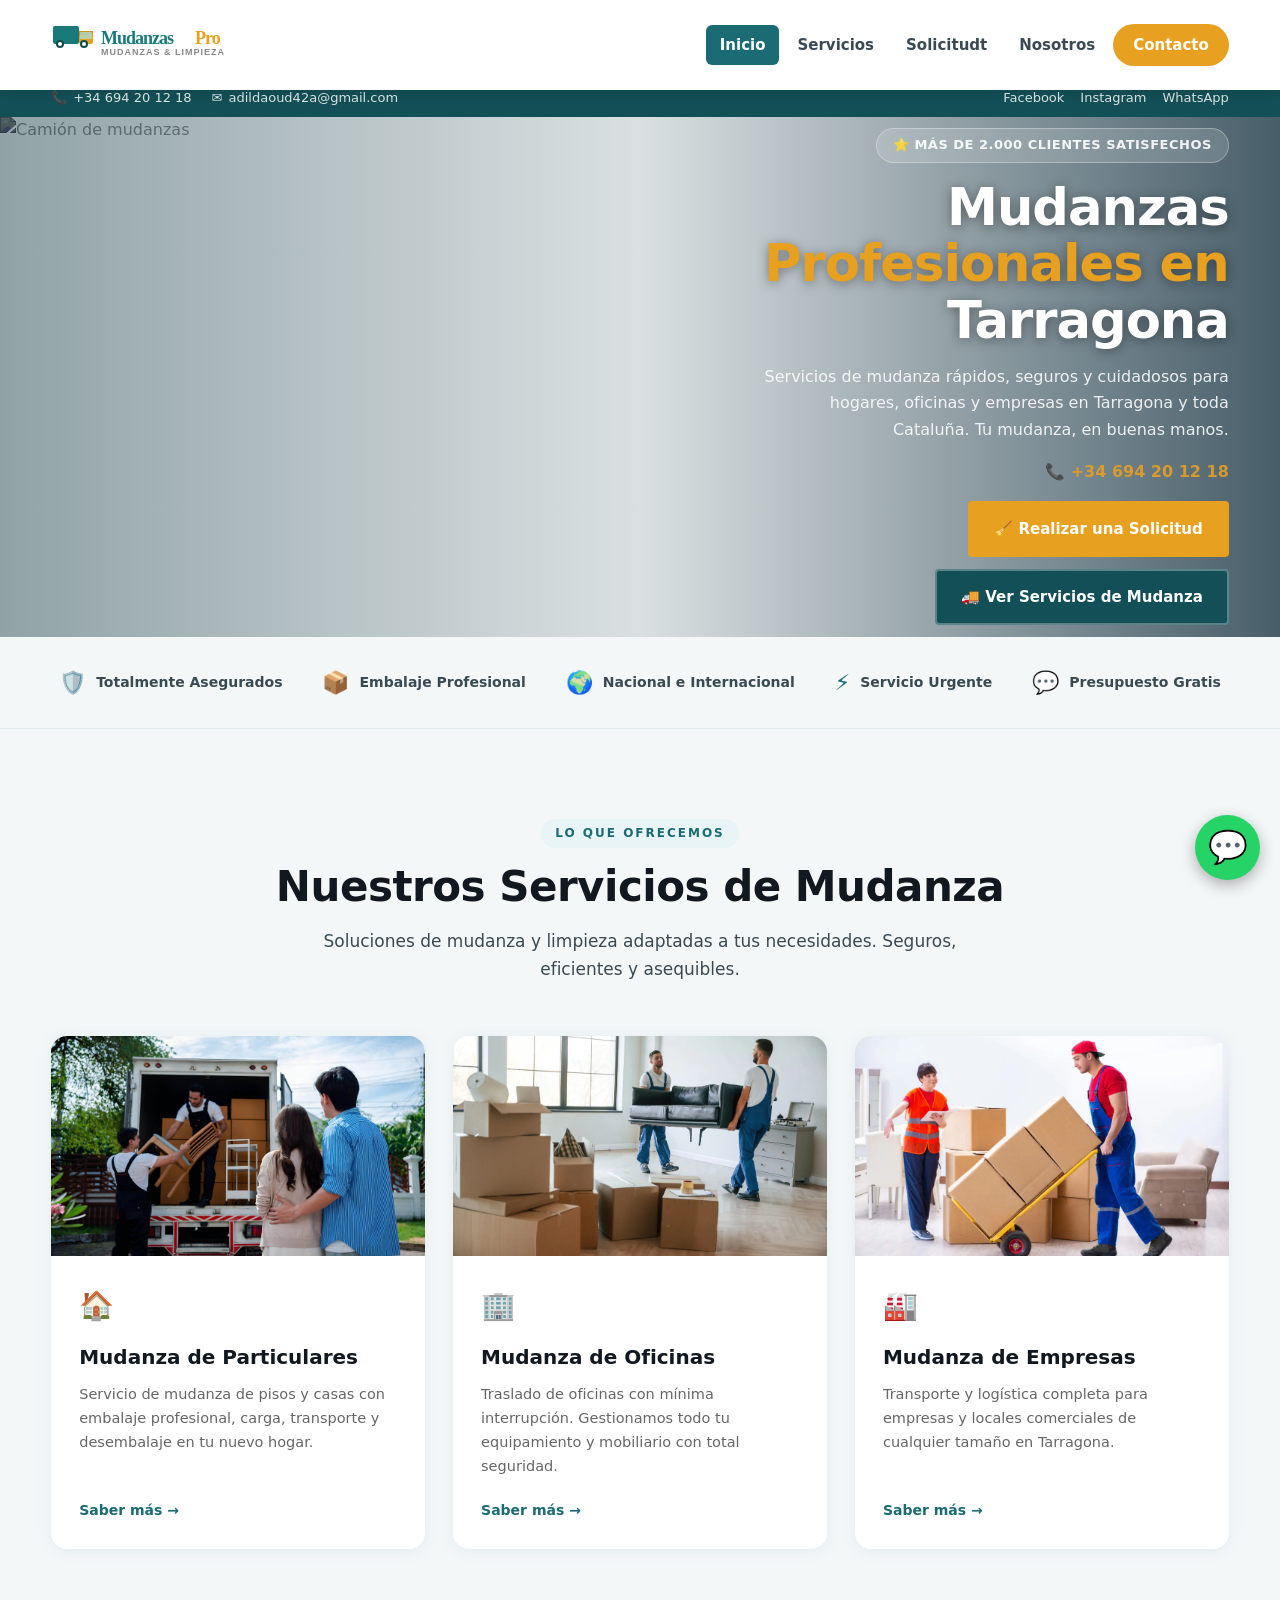
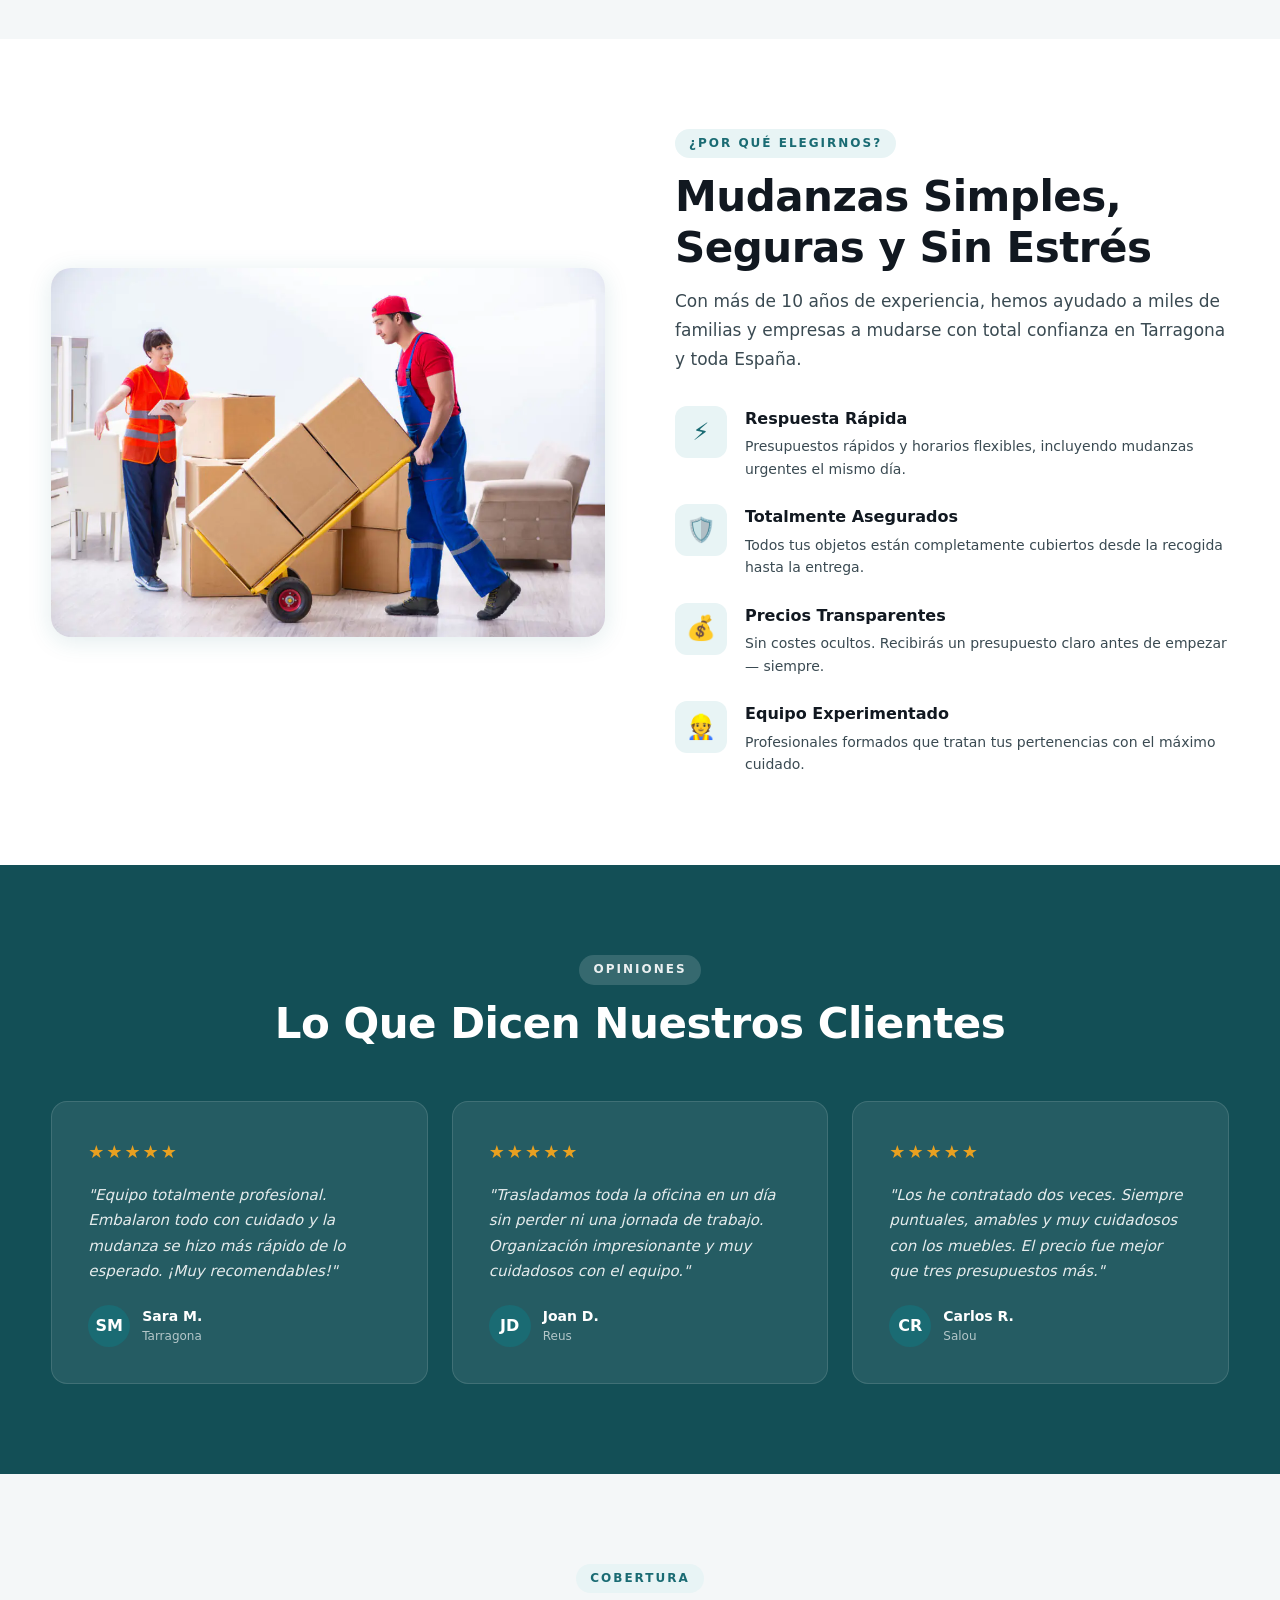
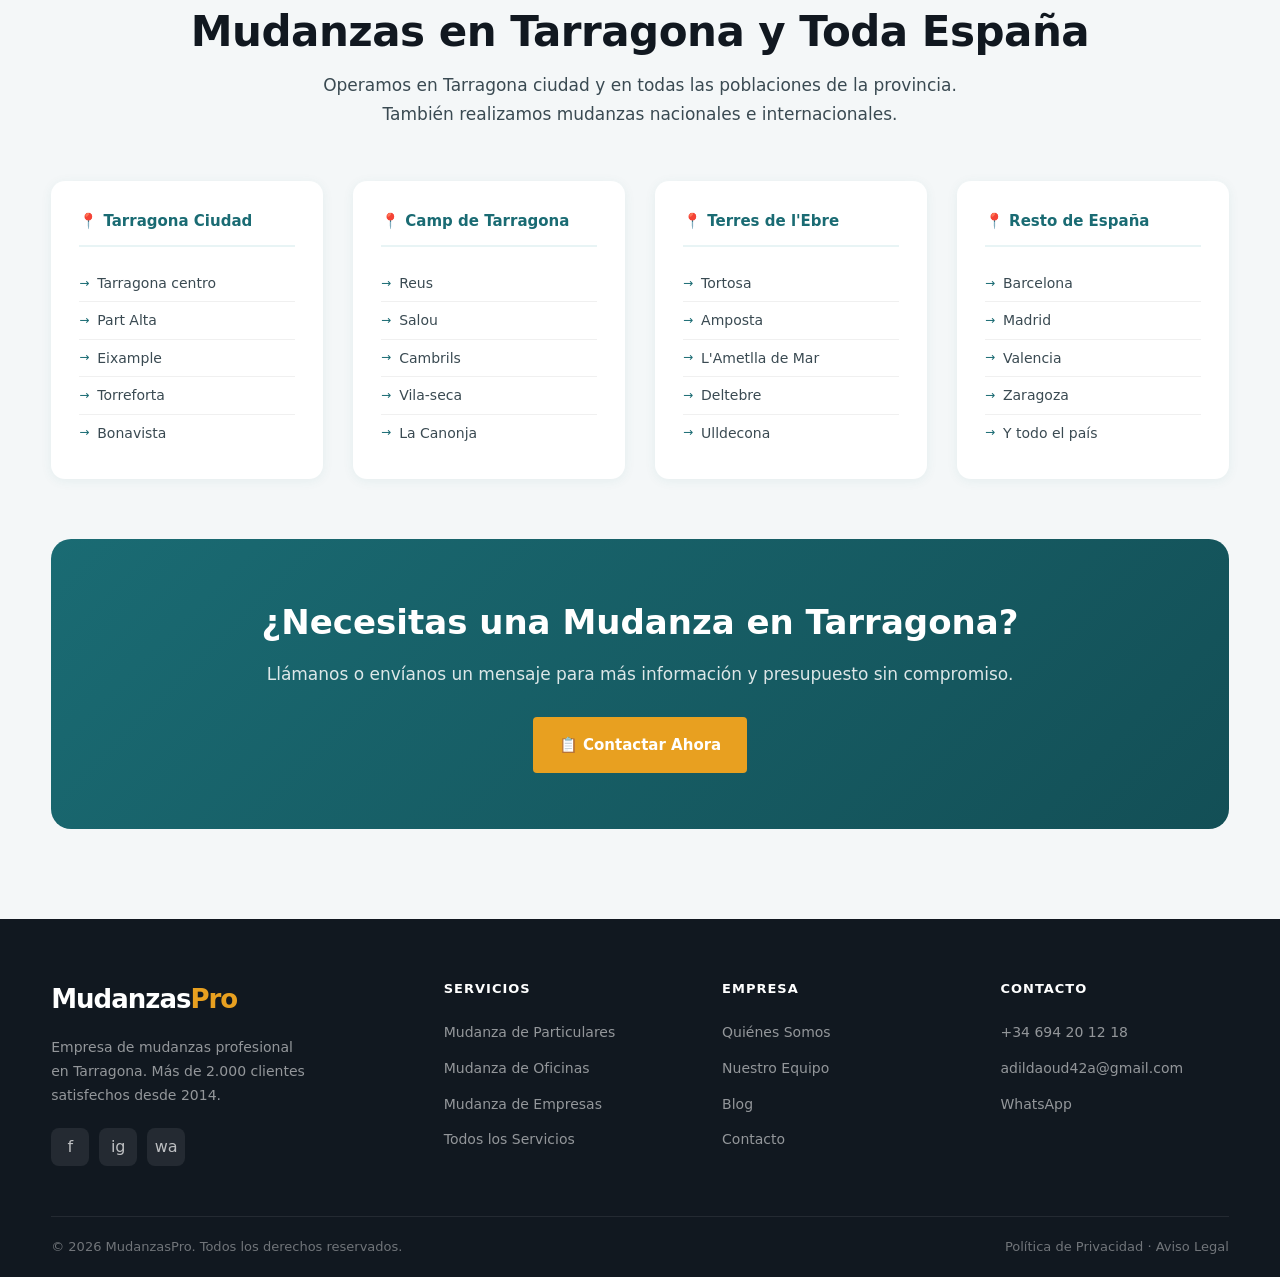
==== commit 39777ddd: "Add files via upload" ====
--- a/index.html
+++ b/index.html
@@ -45,6 +45,7 @@
     <nav id="main-nav">
       <a href="index.html" class="active">Inicio</a>
       <a href="services.html">Servicios</a>
+      <a href="request.html">Solicitudt</a>
       <a href="#">Nosotros</a>
       <a href="contact.html" class="nav-cta">Contacto</a>
     </nav>
@@ -69,7 +70,7 @@
       <p>Servicios de mudanza rápidos, seguros y cuidadosos para hogares, oficinas y empresas en Tarragona y toda Cataluña. Tu mudanza, en buenas manos.</p>
       <p class="hero-phone">📞 <a href="tel:+34694201218">+34 694 20 12 18</a></p>
       <div class="hero-btns">
-        <a href="services.html#limpieza" class="btn btn-primary">🧹 Ver Servicios de Limpieza</a>
+        <a href="request.html" class="btn btn-primary">🧹 Realizar una Solicitud</a>
         <a href="services.html" class="btn btn-dark">🚚 Ver Servicios de Mudanza</a>
       </div>
     </div>
@@ -366,5 +367,17 @@
 const nav=document.getElementById('main-nav');
 hamburger.addEventListener('click',()=>nav.classList.toggle('open'));
 </script>
+<script>
+document.querySelectorAll('.area-column li').forEach(item => {
+  item.style.cursor = 'pointer';
+
+  item.addEventListener('click', () => {
+    const city = item.textContent.trim();
+
+    // redirect with selected city
+    window.location.href = `request.html?destino=${encodeURIComponent(city)}`;
+  });
+});
+</script>
 </body>
 </html>
